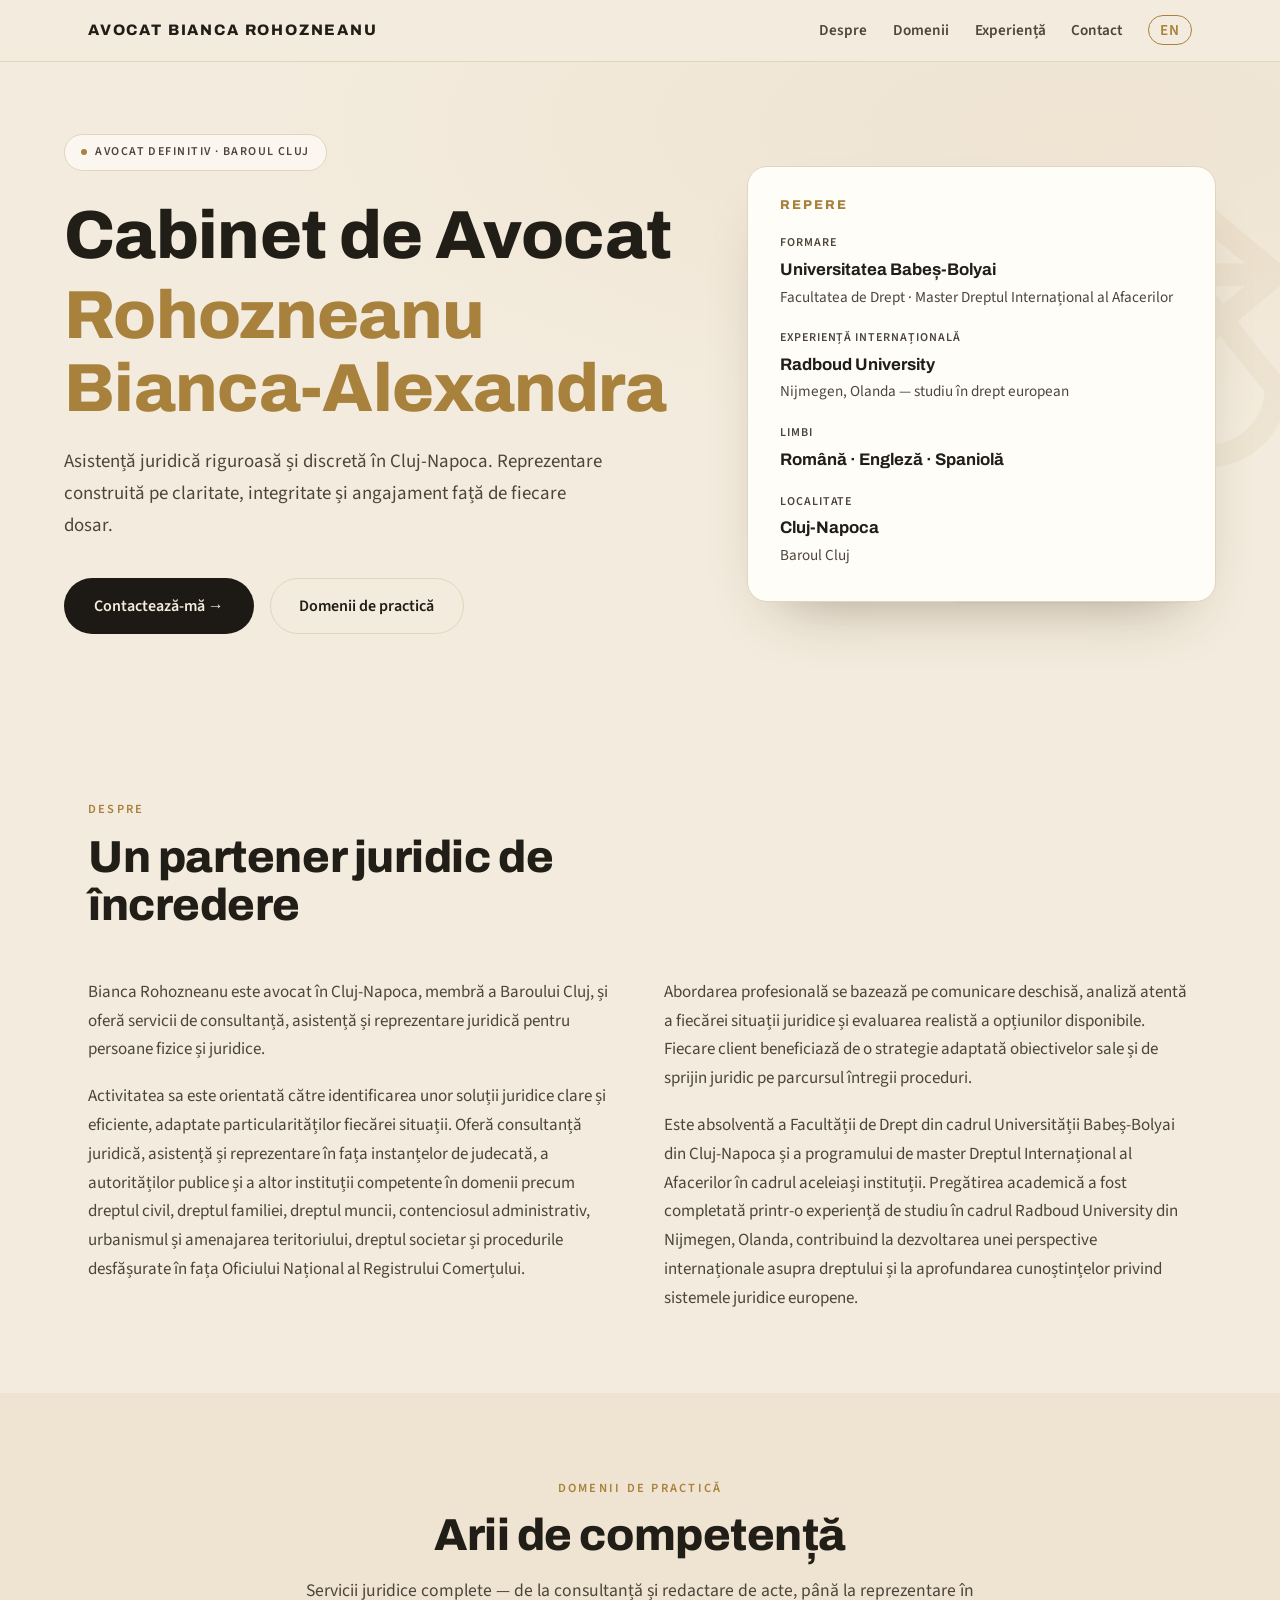
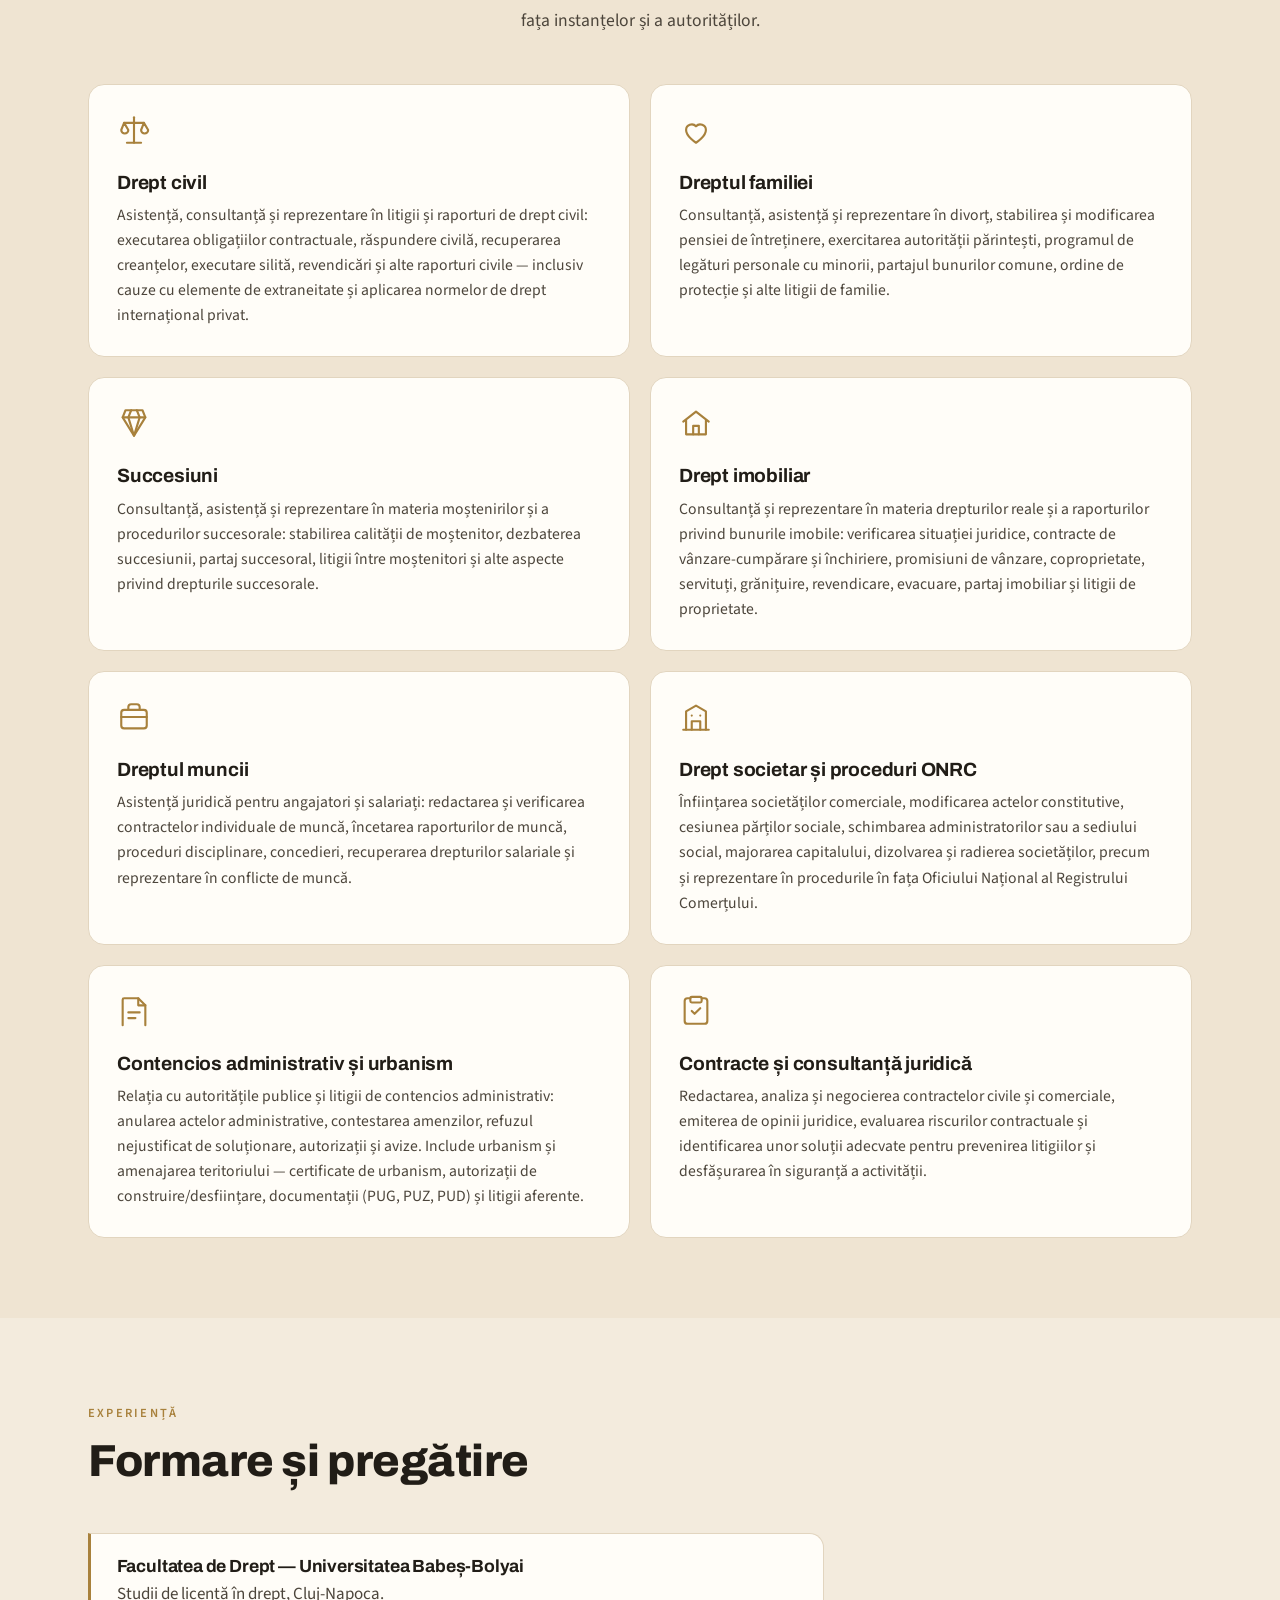
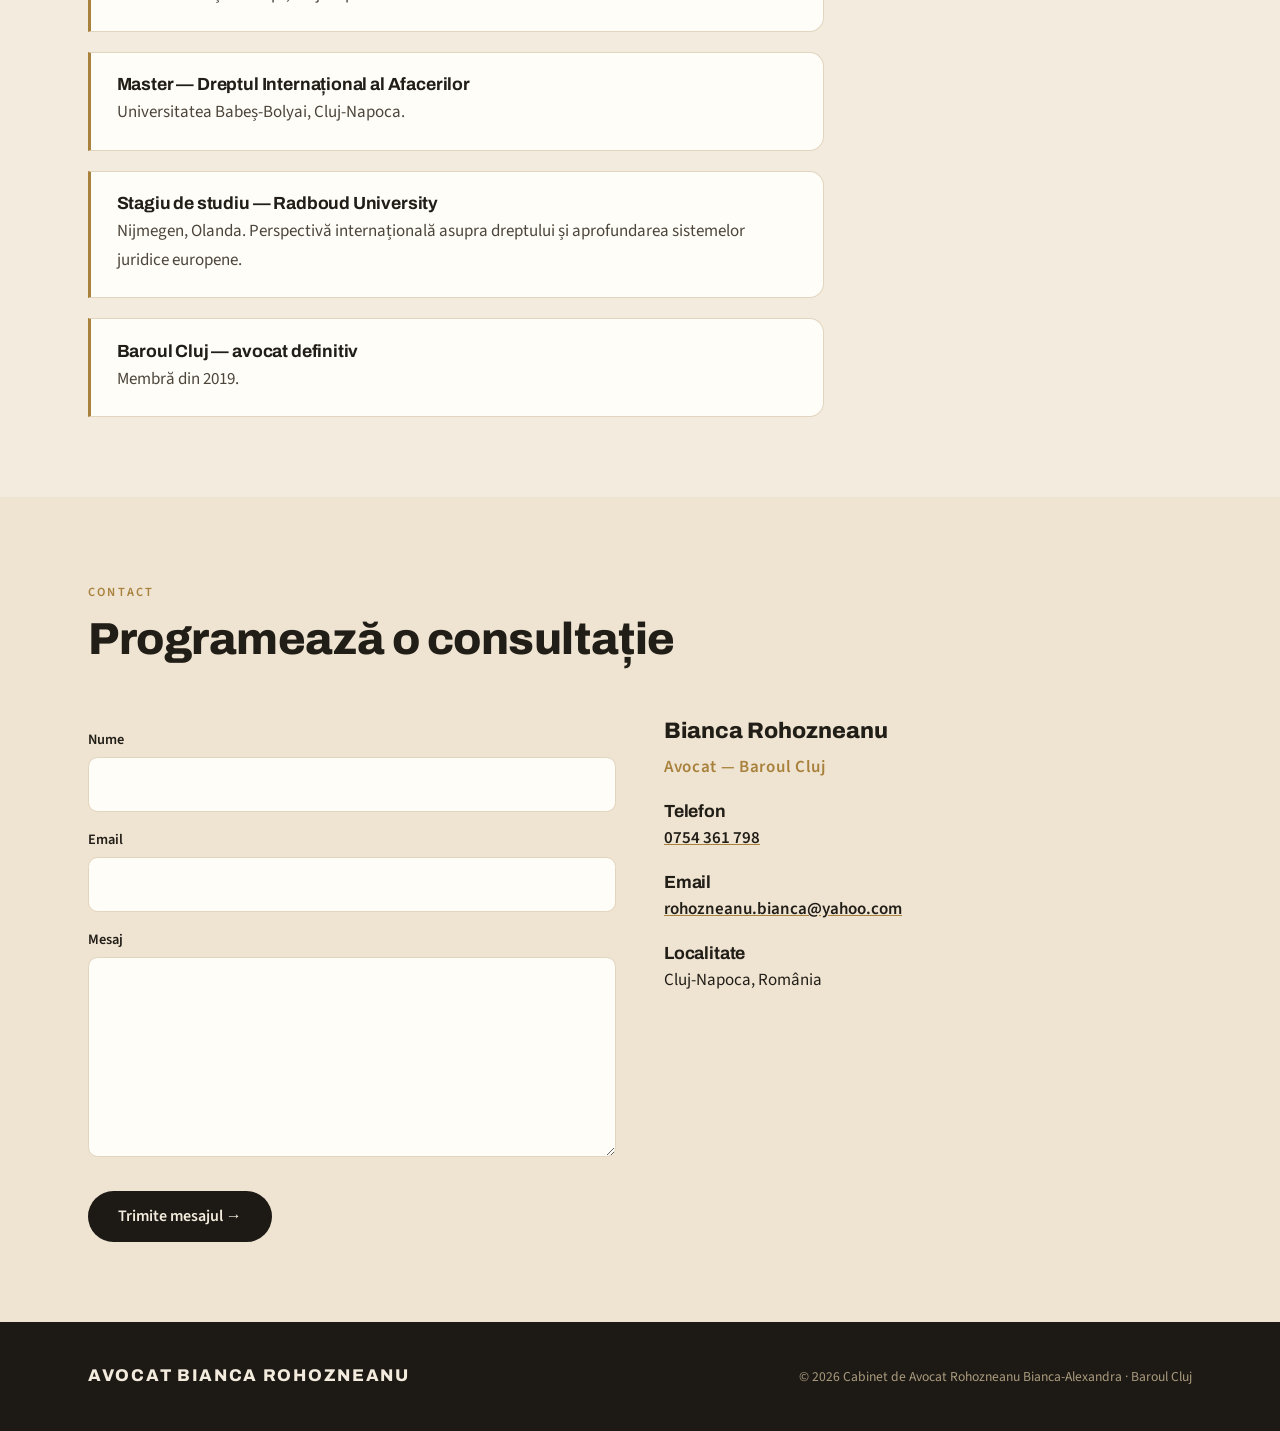
==== index.html @ ed001e5a "content: keep only 'Membră din 2019' in experience card, drop language chips Co-Authored-By: Claude " ====
<!DOCTYPE html>
<html lang="ro">
<head>
  <meta charset="utf-8">
  <meta name="viewport" content="width=device-width, initial-scale=1">
  <title>Cabinet de Avocat Rohozneanu Bianca-Alexandra — Cluj-Napoca</title>
  <meta name="description" content="Cabinet de avocatură în Cluj-Napoca. Asistență, consultanță și reprezentare juridică în drept civil, dreptul familiei, succesiuni, imobiliar, dreptul muncii, societar și contencios administrativ.">
  <link rel="alternate" hreflang="ro" href="https://avocatbiancarohozneanu.netlify.app/">
  <link rel="alternate" hreflang="en" href="https://avocatbiancarohozneanu.netlify.app/en/">
  <link rel="alternate" hreflang="x-default" href="https://avocatbiancarohozneanu.netlify.app/">
  <link rel="icon" href="/favicon.svg" type="image/svg+xml">
  <link rel="stylesheet" href="css/style.css">
</head>
<body>

<header class="site-header">
  <nav class="nav" aria-label="Navigare principală">
    <a class="nav-brand" href="#top">Avocat Bianca Rohozneanu</a>
    <ul class="nav-links">
      <li><a href="#despre">Despre</a></li>
      <li><a href="#domenii">Domenii</a></li>
      <li><a href="#experienta">Experiență</a></li>
      <li><a href="#contact">Contact</a></li>
      <li><a class="lang-switch" href="/en/" lang="en" hreflang="en">EN</a></li>
    </ul>
  </nav>
</header>

<main id="top">

  <section class="hero">
    <svg class="hero-scales" viewBox="0 0 24 24" fill="none" stroke="currentColor" stroke-width="1" stroke-linecap="round" stroke-linejoin="round" aria-hidden="true">
      <path d="M12 3v18"></path><path d="M7 21h10"></path><path d="M3 7h18"></path>
      <path d="M6 4.5 3 7l3 2.5"></path><path d="M18 4.5 21 7l-3 2.5"></path>
      <path d="M3 7l-2 5a3 3 0 0 0 6 0z"></path><path d="M17 7l-2 5a3 3 0 0 0 6 0z"></path>
    </svg>
    <div class="wrap hero-grid">
      <div>
        <span class="badge"><span class="dot"></span>Avocat definitiv · Baroul Cluj</span>
        <h1>Cabinet de Avocat<span class="accent">Rohozneanu Bianca-Alexandra</span></h1>
        <p class="lede">Asistență juridică riguroasă și discretă în Cluj-Napoca. Reprezentare construită pe claritate, integritate și angajament față de fiecare dosar.</p>
        <div class="hero-actions">
          <a class="btn btn-primary" href="#contact">Contactează-mă →</a>
          <a class="btn btn-ghost" href="#domenii">Domenii de practică</a>
        </div>
      </div>
      <aside class="hero-card" aria-label="Repere profesionale">
        <h2>Repere</h2>
        <dl>
          <div>
            <dt>Formare</dt>
            <dd>Universitatea Babeș-Bolyai<span>Facultatea de Drept · Master Dreptul Internațional al Afacerilor</span></dd>
          </div>
          <div>
            <dt>Experiență internațională</dt>
            <dd>Radboud University<span>Nijmegen, Olanda — studiu în drept european</span></dd>
          </div>
          <div>
            <dt>Limbi</dt>
            <dd>Română · Engleză · Spaniolă</dd>
          </div>
          <div>
            <dt>Localitate</dt>
            <dd>Cluj-Napoca<span>Baroul Cluj</span></dd>
          </div>
        </dl>
      </aside>
    </div>
  </section>

  <section id="despre" class="section">
    <div class="wrap">
      <div class="section-head">
        <span class="eyebrow">Despre</span>
        <h2 class="section-title">Un partener juridic de încredere</h2>
      </div>
      <div class="about">
        <div>
          <p>Bianca Rohozneanu este avocat în Cluj-Napoca, membră a Baroului Cluj, și oferă servicii de consultanță, asistență și reprezentare juridică pentru persoane fizice și juridice.</p>
          <p>Activitatea sa este orientată către identificarea unor soluții juridice clare și eficiente, adaptate particularităților fiecărei situații. Oferă consultanță juridică, asistență și reprezentare în fața instanțelor de judecată, a autorităților publice și a altor instituții competente în domenii precum dreptul civil, dreptul familiei, dreptul muncii, contenciosul administrativ, urbanismul și amenajarea teritoriului, dreptul societar și procedurile desfășurate în fața Oficiului Național al Registrului Comerțului.</p>
        </div>
        <div>
          <p>Abordarea profesională se bazează pe comunicare deschisă, analiză atentă a fiecărei situații juridice și evaluarea realistă a opțiunilor disponibile. Fiecare client beneficiază de o strategie adaptată obiectivelor sale și de sprijin juridic pe parcursul întregii proceduri.</p>
          <p>Este absolventă a Facultății de Drept din cadrul Universității Babeș-Bolyai din Cluj-Napoca și a programului de master Dreptul Internațional al Afacerilor în cadrul aceleiași instituții. Pregătirea academică a fost completată printr-o experiență de studiu în cadrul Radboud University din Nijmegen, Olanda, contribuind la dezvoltarea unei perspective internaționale asupra dreptului și la aprofundarea cunoștințelor privind sistemele juridice europene.</p>
        </div>
      </div>
    </div>
  </section>

  <section id="domenii" class="section section-alt">
    <div class="wrap">
      <div class="section-head center">
        <span class="eyebrow">Domenii de practică</span>
        <h2 class="section-title">Arii de competență</h2>
        <p class="section-intro">Servicii juridice complete — de la consultanță și redactare de acte, până la reprezentare în fața instanțelor și a autorităților.</p>
      </div>
      <div class="cards">
        <article class="card">
          <svg class="card-icon" viewBox="0 0 24 24" width="34" height="34" fill="none" stroke="currentColor" stroke-width="1.5" stroke-linecap="round" stroke-linejoin="round" aria-hidden="true"><path d="M12 3v18"/><path d="M7 21h10"/><path d="M5 7h14"/><path d="M5 7l-2 5a2.5 2.5 0 0 0 5 0z"/><path d="M19 7l-2 5a2.5 2.5 0 0 0 5 0z"/></svg>
          <h3>Drept civil</h3>
          <p>Asistență, consultanță și reprezentare în litigii și raporturi de drept civil: executarea obligațiilor contractuale, răspundere civilă, recuperarea creanțelor, executare silită, revendicări și alte raporturi civile — inclusiv cauze cu elemente de extraneitate și aplicarea normelor de drept internațional privat.</p>
        </article>
        <article class="card">
          <svg class="card-icon" viewBox="0 0 24 24" width="34" height="34" fill="none" stroke="currentColor" stroke-width="1.5" stroke-linecap="round" stroke-linejoin="round" aria-hidden="true"><path d="M12 21s-7-4.4-7-9a4 4 0 0 1 7-2.6A4 4 0 0 1 19 12c0 4.6-7 9-7 9z"/></svg>
          <h3>Dreptul familiei</h3>
          <p>Consultanță, asistență și reprezentare în divorț, stabilirea și modificarea pensiei de întreținere, exercitarea autorității părintești, programul de legături personale cu minorii, partajul bunurilor comune, ordine de protecție și alte litigii de familie.</p>
        </article>
        <article class="card">
          <svg class="card-icon" viewBox="0 0 24 24" width="34" height="34" fill="none" stroke="currentColor" stroke-width="1.5" stroke-linecap="round" stroke-linejoin="round" aria-hidden="true"><path d="M6 3h12l2 5-8 13L4 8z"/><path d="M4 8h16"/><path d="M10 3 8 8l4 13 4-13-2-5"/></svg>
          <h3>Succesiuni</h3>
          <p>Consultanță, asistență și reprezentare în materia moștenirilor și a procedurilor succesorale: stabilirea calității de moștenitor, dezbaterea succesiunii, partaj succesoral, litigii între moștenitori și alte aspecte privind drepturile succesorale.</p>
        </article>
        <article class="card">
          <svg class="card-icon" viewBox="0 0 24 24" width="34" height="34" fill="none" stroke="currentColor" stroke-width="1.5" stroke-linecap="round" stroke-linejoin="round" aria-hidden="true"><path d="M3 11l9-7 9 7"/><path d="M5 10v10h14V10"/><path d="M10 20v-6h4v6"/></svg>
          <h3>Drept imobiliar</h3>
          <p>Consultanță și reprezentare în materia drepturilor reale și a raporturilor privind bunurile imobile: verificarea situației juridice, contracte de vânzare-cumpărare și închiriere, promisiuni de vânzare, coproprietate, servituți, grănițuire, revendicare, evacuare, partaj imobiliar și litigii de proprietate.</p>
        </article>
        <article class="card">
          <svg class="card-icon" viewBox="0 0 24 24" width="34" height="34" fill="none" stroke="currentColor" stroke-width="1.5" stroke-linecap="round" stroke-linejoin="round" aria-hidden="true"><rect x="3" y="7" width="18" height="13" rx="2"/><path d="M8 7V5a2 2 0 0 1 2-2h4a2 2 0 0 1 2 2v2"/><path d="M3 12h18"/></svg>
          <h3>Dreptul muncii</h3>
          <p>Asistență juridică pentru angajatori și salariați: redactarea și verificarea contractelor individuale de muncă, încetarea raporturilor de muncă, proceduri disciplinare, concedieri, recuperarea drepturilor salariale și reprezentare în conflicte de muncă.</p>
        </article>
        <article class="card">
          <svg class="card-icon" viewBox="0 0 24 24" width="34" height="34" fill="none" stroke="currentColor" stroke-width="1.5" stroke-linecap="round" stroke-linejoin="round" aria-hidden="true"><path d="M3 21h18"/><path d="M5 21V8l7-4 7 4v13"/><path d="M9 21v-6h6v6"/><path d="M9 11h.01M15 11h.01"/></svg>
          <h3>Drept societar și proceduri ONRC</h3>
          <p>Înființarea societăților comerciale, modificarea actelor constitutive, cesiunea părților sociale, schimbarea administratorilor sau a sediului social, majorarea capitalului, dizolvarea și radierea societăților, precum și reprezentare în procedurile în fața Oficiului Național al Registrului Comerțului.</p>
        </article>
        <article class="card">
          <svg class="card-icon" viewBox="0 0 24 24" width="34" height="34" fill="none" stroke="currentColor" stroke-width="1.5" stroke-linecap="round" stroke-linejoin="round" aria-hidden="true"><path d="M4 22V4a1 1 0 0 1 1-1h10l5 5v14"/><path d="M15 3v5h5"/><path d="M8 13h8M8 17h5"/></svg>
          <h3>Contencios administrativ și urbanism</h3>
          <p>Relația cu autoritățile publice și litigii de contencios administrativ: anularea actelor administrative, contestarea amenzilor, refuzul nejustificat de soluționare, autorizații și avize. Include urbanism și amenajarea teritoriului — certificate de urbanism, autorizații de construire/desființare, documentații (PUG, PUZ, PUD) și litigii aferente.</p>
        </article>
        <article class="card">
          <svg class="card-icon" viewBox="0 0 24 24" width="34" height="34" fill="none" stroke="currentColor" stroke-width="1.5" stroke-linecap="round" stroke-linejoin="round" aria-hidden="true"><path d="M8 3H6a2 2 0 0 0-2 2v14a2 2 0 0 0 2 2h12a2 2 0 0 0 2-2V5a2 2 0 0 0-2-2h-2"/><rect x="8" y="2" width="8" height="4" rx="1"/><path d="M9 12l2 2 4-4"/></svg>
          <h3>Contracte și consultanță juridică</h3>
          <p>Redactarea, analiza și negocierea contractelor civile și comerciale, emiterea de opinii juridice, evaluarea riscurilor contractuale și identificarea unor soluții adecvate pentru prevenirea litigiilor și desfășurarea în siguranță a activității.</p>
        </article>
      </div>
    </div>
  </section>

  <section id="experienta" class="section">
    <div class="wrap">
      <div class="section-head">
        <span class="eyebrow">Experiență</span>
        <h2 class="section-title">Formare și pregătire</h2>
      </div>
      <div class="timeline">
        <div class="tl-item">
          <h3>Facultatea de Drept — Universitatea Babeș-Bolyai</h3>
          <p>Studii de licență în drept, Cluj-Napoca.</p>
        </div>
        <div class="tl-item">
          <h3>Master — Dreptul Internațional al Afacerilor</h3>
          <p>Universitatea Babeș-Bolyai, Cluj-Napoca.</p>
        </div>
        <div class="tl-item">
          <h3>Stagiu de studiu — Radboud University</h3>
          <p>Nijmegen, Olanda. Perspectivă internațională asupra dreptului și aprofundarea sistemelor juridice europene.</p>
        </div>
        <div class="tl-item">
          <h3>Baroul Cluj — avocat definitiv</h3>
          <p>Membră din 2019.</p>
        </div>
      </div>
    </div>
  </section>

  <section id="contact" class="section section-alt">
    <div class="wrap">
      <div class="section-head">
        <span class="eyebrow">Contact</span>
        <h2 class="section-title">Programează o consultație</h2>
      </div>
      <div class="contact">
        <form class="contact-form" name="contact" method="POST" action="/multumim.html" data-netlify="true" netlify-honeypot="bot-field">
          <input type="hidden" name="form-name" value="contact">
          <p class="hidden"><label>Nu completa: <input name="bot-field"></label></p>
          <label for="nume">Nume</label>
          <input id="nume" name="nume" type="text" required autocomplete="name">
          <label for="email">Email</label>
          <input id="email" name="email" type="email" required autocomplete="email">
          <label for="mesaj">Mesaj</label>
          <textarea id="mesaj" name="mesaj" rows="6" required></textarea>
          <button class="btn btn-primary" type="submit">Trimite mesajul →</button>
        </form>
        <div class="contact-info">
          <p class="name">Bianca Rohozneanu</p>
          <p class="role">Avocat — Baroul Cluj</p>
          <h3>Telefon</h3>
          <p><a href="tel:+40754361798">0754 361 798</a></p>
          <h3>Email</h3>
          <p><a href="mailto:rohozneanu.bianca@yahoo.com">rohozneanu.bianca@yahoo.com</a></p>
          <h3>Localitate</h3>
          <p>Cluj-Napoca, România</p>
        </div>
      </div>
    </div>
  </section>

</main>

<footer class="site-footer">
  <div class="wrap">
    <span class="foot-brand">Avocat Bianca Rohozneanu</span>
    <small>© 2026 Cabinet de Avocat Rohozneanu Bianca-Alexandra · Baroul Cluj</small>
  </div>
</footer>

</body>
</html>
---- css/style.css ----
/* Cabinet de Avocat Rohozneanu Bianca-Alexandra — shared stylesheet (RO + EN)
   Warm palette: cream/sand + gold + charcoal. */

/* ---- Fonts (served locally) ---- */
@font-face {
  font-family: "Archivo";
  font-weight: 700;
  font-style: normal;
  font-display: swap;
  src: url("../fonts/archivo-700-latin.woff2") format("woff2");
  unicode-range: U+0000-00FF, U+2013-2014, U+2018-201A, U+201C-201E, U+2022, U+2192;
}
@font-face {
  font-family: "Archivo";
  font-weight: 700;
  font-style: normal;
  font-display: swap;
  src: url("../fonts/archivo-700-latin-ext.woff2") format("woff2");
  unicode-range: U+0100-02BA, U+1E00-1EFF, U+0218-021B;
}
@font-face {
  font-family: "Archivo";
  font-weight: 800;
  font-style: normal;
  font-display: swap;
  src: url("../fonts/archivo-800-latin.woff2") format("woff2");
  unicode-range: U+0000-00FF, U+2013-2014, U+2018-201A, U+201C-201E, U+2022, U+2192;
}
@font-face {
  font-family: "Archivo";
  font-weight: 800;
  font-style: normal;
  font-display: swap;
  src: url("../fonts/archivo-800-latin-ext.woff2") format("woff2");
  unicode-range: U+0100-02BA, U+1E00-1EFF, U+0218-021B;
}
@font-face {
  font-family: "Source Sans 3";
  font-weight: 400;
  font-display: swap;
  src: url("../fonts/source-sans-3-400-latin.woff2") format("woff2");
  unicode-range: U+0000-00FF, U+2013-2014, U+2018-201A, U+201C-201E;
}
@font-face {
  font-family: "Source Sans 3";
  font-weight: 400;
  font-display: swap;
  src: url("../fonts/source-sans-3-400-latin-ext.woff2") format("woff2");
  unicode-range: U+0100-02BA, U+1E00-1EFF, U+0218-021B;
}
@font-face {
  font-family: "Source Sans 3";
  font-weight: 600;
  font-display: swap;
  src: url("../fonts/source-sans-3-600-latin.woff2") format("woff2");
  unicode-range: U+0000-00FF, U+2013-2014, U+2018-201A, U+201C-201E;
}
@font-face {
  font-family: "Source Sans 3";
  font-weight: 600;
  font-display: swap;
  src: url("../fonts/source-sans-3-600-latin-ext.woff2") format("woff2");
  unicode-range: U+0100-02BA, U+1E00-1EFF, U+0218-021B;
}

/* ---- Tokens ---- */
:root {
  --sand: #f3ebdd;
  --sand-2: #efe4d2;
  --ivory: #fffdf8;
  --ink: #211d17;
  --ink-soft: #4c453b;
  --charcoal: #1d1a15;
  --gold: #a8813c;
  --gold-light: #c4a05a;
  --line: #e2d5bf;
  --display: "Archivo", "Helvetica Neue", Arial, sans-serif;
  --sans: "Source Sans 3", "Helvetica Neue", Arial, sans-serif;
}

* { margin: 0; padding: 0; box-sizing: border-box; }
html { scroll-behavior: smooth; }
body {
  font-family: var(--sans);
  font-size: 1.0625rem;
  line-height: 1.7;
  color: var(--ink);
  background: var(--sand);
}
h1, h2, h3, h4 { font-family: var(--display); font-weight: 800; line-height: 1.08; color: var(--ink); letter-spacing: -0.01em; }
img { max-width: 100%; display: block; }
a { color: var(--ink); text-decoration-color: var(--gold); }
.hidden { display: none; }

.wrap { max-width: 72rem; margin: 0 auto; padding: 0 1.5rem; }

/* Eyebrow / label */
.eyebrow {
  font-family: var(--sans);
  font-weight: 600;
  font-size: 0.78rem;
  letter-spacing: 0.18em;
  text-transform: uppercase;
  color: var(--gold);
}

/* ---- Header / nav ---- */
.site-header {
  position: sticky;
  top: 0;
  z-index: 20;
  background: rgba(243, 235, 221, 0.88);
  backdrop-filter: saturate(1.2) blur(8px);
  border-bottom: 1px solid var(--line);
}
.nav {
  display: flex;
  align-items: center;
  justify-content: space-between;
  gap: 1rem;
  padding: 1rem 1.5rem;
  max-width: 72rem;
  margin: 0 auto;
  flex-wrap: wrap;
}
.nav-brand {
  font-family: var(--display);
  font-weight: 800;
  font-size: 0.95rem;
  letter-spacing: 0.12em;
  text-transform: uppercase;
  color: var(--ink);
  text-decoration: none;
  white-space: nowrap;
}
.nav-links {
  list-style: none;
  display: flex;
  align-items: center;
  gap: 1.6rem;
  flex-wrap: wrap;
}
.nav-links a {
  color: var(--ink-soft);
  text-decoration: none;
  font-size: 0.95rem;
  font-weight: 600;
}
.nav-links a:hover { color: var(--gold); }
.lang-switch {
  border: 1px solid var(--gold);
  border-radius: 999px;
  padding: 0.2rem 0.7rem;
  font-size: 0.8rem;
  letter-spacing: 0.06em;
  color: var(--gold) !important;
}

/* ---- Buttons ---- */
.btn {
  display: inline-flex;
  align-items: center;
  gap: 0.5rem;
  font-family: var(--sans);
  font-weight: 600;
  font-size: 1rem;
  text-decoration: none;
  padding: 0.85rem 1.8rem;
  border-radius: 999px;
  border: 1px solid transparent;
  cursor: pointer;
  transition: transform 0.12s ease, background 0.15s ease;
}
.btn:hover { transform: translateY(-1px); }
.btn-primary { background: var(--charcoal); color: var(--sand); }
.btn-primary:hover { background: #000; }
.btn-ghost { background: transparent; color: var(--ink); border-color: var(--line); }
.btn-ghost:hover { border-color: var(--gold); color: var(--gold); }

/* ---- Hero ---- */
.hero {
  position: relative;
  overflow: hidden;
  background: radial-gradient(120% 90% at 85% 10%, var(--sand-2) 0%, var(--sand) 55%);
}
.hero-scales {
  position: absolute;
  right: -4rem;
  top: 50%;
  transform: translateY(-50%);
  width: 34rem;
  max-width: 55%;
  color: var(--gold);
  opacity: 0.06;
  pointer-events: none;
}
.hero-grid {
  position: relative;
  display: grid;
  grid-template-columns: 1.15fr 0.85fr;
  gap: 3rem;
  align-items: center;
  padding: 4.5rem 0 5rem;
}
.badge {
  display: inline-flex;
  align-items: center;
  gap: 0.5rem;
  background: rgba(255, 253, 248, 0.7);
  border: 1px solid var(--line);
  border-radius: 999px;
  padding: 0.45rem 1rem;
  font-family: var(--sans);
  font-weight: 600;
  font-size: 0.75rem;
  letter-spacing: 0.12em;
  text-transform: uppercase;
  color: var(--ink-soft);
  margin-bottom: 1.75rem;
}
.badge .dot { width: 0.4rem; height: 0.4rem; border-radius: 50%; background: var(--gold); }
.hero h1 { font-size: clamp(2.5rem, 6vw, 4.25rem); margin-bottom: 1.25rem; }
.hero h1 .accent {
  display: block;
  font-family: var(--display);
  font-weight: 800;
  color: var(--gold);
  letter-spacing: -0.01em;
  margin-top: 0.1em;
}
.hero .lede {
  font-size: 1.18rem;
  color: var(--ink-soft);
  max-width: 34rem;
  margin-bottom: 2.25rem;
}
.hero-actions { display: flex; flex-wrap: wrap; gap: 1rem; }

/* Hero info card (replaces testimonials) */
.hero-card {
  background: var(--ivory);
  border: 1px solid var(--line);
  border-radius: 1.25rem;
  padding: 2rem;
  box-shadow: 0 30px 60px -35px rgba(60, 45, 20, 0.45);
}
.hero-card h2 {
  font-size: 0.8rem;
  letter-spacing: 0.16em;
  text-transform: uppercase;
  color: var(--gold);
  margin-bottom: 1.25rem;
}
.hero-card dl { display: grid; gap: 1.1rem; }
.hero-card dt {
  font-family: var(--sans);
  font-weight: 600;
  font-size: 0.75rem;
  letter-spacing: 0.08em;
  text-transform: uppercase;
  color: var(--ink-soft);
  margin-bottom: 0.15rem;
}
.hero-card dd { font-family: var(--display); font-weight: 700; font-size: 1.05rem; color: var(--ink); }
.hero-card dd span { display: block; font-family: var(--sans); font-weight: 400; font-size: 0.95rem; color: var(--ink-soft); }

/* ---- Sections ---- */
.section { padding: 5rem 0; }
.section-alt { background: var(--sand-2); }
.section-head { max-width: 42rem; margin-bottom: 3rem; }
.section-head.center { margin-left: auto; margin-right: auto; text-align: center; }
.section-title { font-size: clamp(1.9rem, 4vw, 2.8rem); margin: 0.6rem 0 0; }
.section-intro { color: var(--ink-soft); margin-top: 1rem; font-size: 1.1rem; }

/* About */
.about { display: grid; grid-template-columns: 1fr 1fr; gap: 3rem; align-items: start; }
.about p + p { margin-top: 1.1rem; }
.about p { color: var(--ink-soft); }
.portrait {
  width: 100%;
  border-radius: 1.25rem;
  border: 1px solid var(--line);
  background: var(--ivory);
}

/* Practice-area cards */
.cards { display: grid; grid-template-columns: repeat(2, 1fr); gap: 1.25rem; }
.card {
  background: var(--ivory);
  border: 1px solid var(--line);
  border-radius: 1rem;
  padding: 1.75rem;
  transition: transform 0.15s ease, box-shadow 0.2s ease, border-color 0.2s ease;
}
.card:hover {
  transform: translateY(-3px);
  box-shadow: 0 24px 45px -30px rgba(60, 45, 20, 0.5);
  border-color: var(--gold-light);
}
.card-icon { color: var(--gold); margin-bottom: 1rem; }
.card h3 { font-family: var(--display); font-weight: 700; font-size: 1.2rem; margin-bottom: 0.6rem; }
.card p { color: var(--ink-soft); font-size: 0.98rem; line-height: 1.6; }

/* Experience / timeline */
.timeline { display: grid; gap: 1.25rem; max-width: 46rem; }
.tl-item {
  background: var(--ivory);
  border: 1px solid var(--line);
  border-left: 3px solid var(--gold);
  border-radius: 0 0.9rem 0.9rem 0;
  padding: 1.4rem 1.6rem;
}
.tl-item h3 { font-family: var(--display); font-weight: 700; font-size: 1.1rem; margin-bottom: 0.25rem; }
.tl-item p { color: var(--ink-soft); }

/* Contact */
.contact { display: grid; grid-template-columns: 1fr 1fr; gap: 3rem; align-items: start; }
.contact-info h3 { font-family: var(--display); font-weight: 700; font-size: 1.1rem; margin: 1.25rem 0 0.2rem; }
.contact-info .name { font-family: var(--display); font-weight: 800; font-size: 1.4rem; margin-bottom: 0.2rem; }
.contact-info .role { color: var(--gold); font-weight: 600; letter-spacing: 0.04em; margin-bottom: 1rem; }
.contact-info a { color: var(--ink); font-weight: 600; }
.contact-form label {
  display: block;
  font-weight: 600;
  font-size: 0.9rem;
  margin: 1rem 0 0.3rem;
  color: var(--ink);
}
.contact-form input,
.contact-form textarea {
  width: 100%;
  padding: 0.75rem 0.9rem;
  border: 1px solid var(--line);
  border-radius: 0.6rem;
  font: inherit;
  background: var(--ivory);
  color: var(--ink);
}
.contact-form input:focus,
.contact-form textarea:focus { outline: 2px solid var(--gold); border-color: var(--gold); }
.contact-form .btn { margin-top: 1.5rem; }

/* Footer */
.site-footer {
  background: var(--charcoal);
  color: #cdbfa0;
  padding: 2.5rem 0;
}
.site-footer .wrap { display: flex; flex-wrap: wrap; justify-content: space-between; gap: 1rem; align-items: center; }
.site-footer a { color: #e6d9bd; }
.site-footer .foot-brand { font-family: var(--display); font-weight: 800; letter-spacing: 0.1em; text-transform: uppercase; color: var(--sand); }
.site-footer small { color: #a99a7d; font-size: 0.85rem; }

/* Simple pages (thank-you) */
.simple-hero { padding: 6rem 0; text-align: center; }
.simple-hero h1 { font-size: clamp(2.2rem, 5vw, 3.2rem); margin-bottom: 1rem; }
.simple-hero p { color: var(--ink-soft); font-size: 1.15rem; max-width: 34rem; margin: 0 auto 2rem; }

/* ---- Responsive ---- */
@media (max-width: 60rem) {
  .hero-grid { grid-template-columns: 1fr; gap: 2.5rem; padding: 3.5rem 0 4rem; }
  .about { grid-template-columns: 1fr; }
  .contact { grid-template-columns: 1fr; }
}
@media (max-width: 44rem) {
  .nav { justify-content: center; }
  .cards { grid-template-columns: 1fr; }
  .hero h1 { font-size: clamp(2.1rem, 9vw, 3rem); }
}
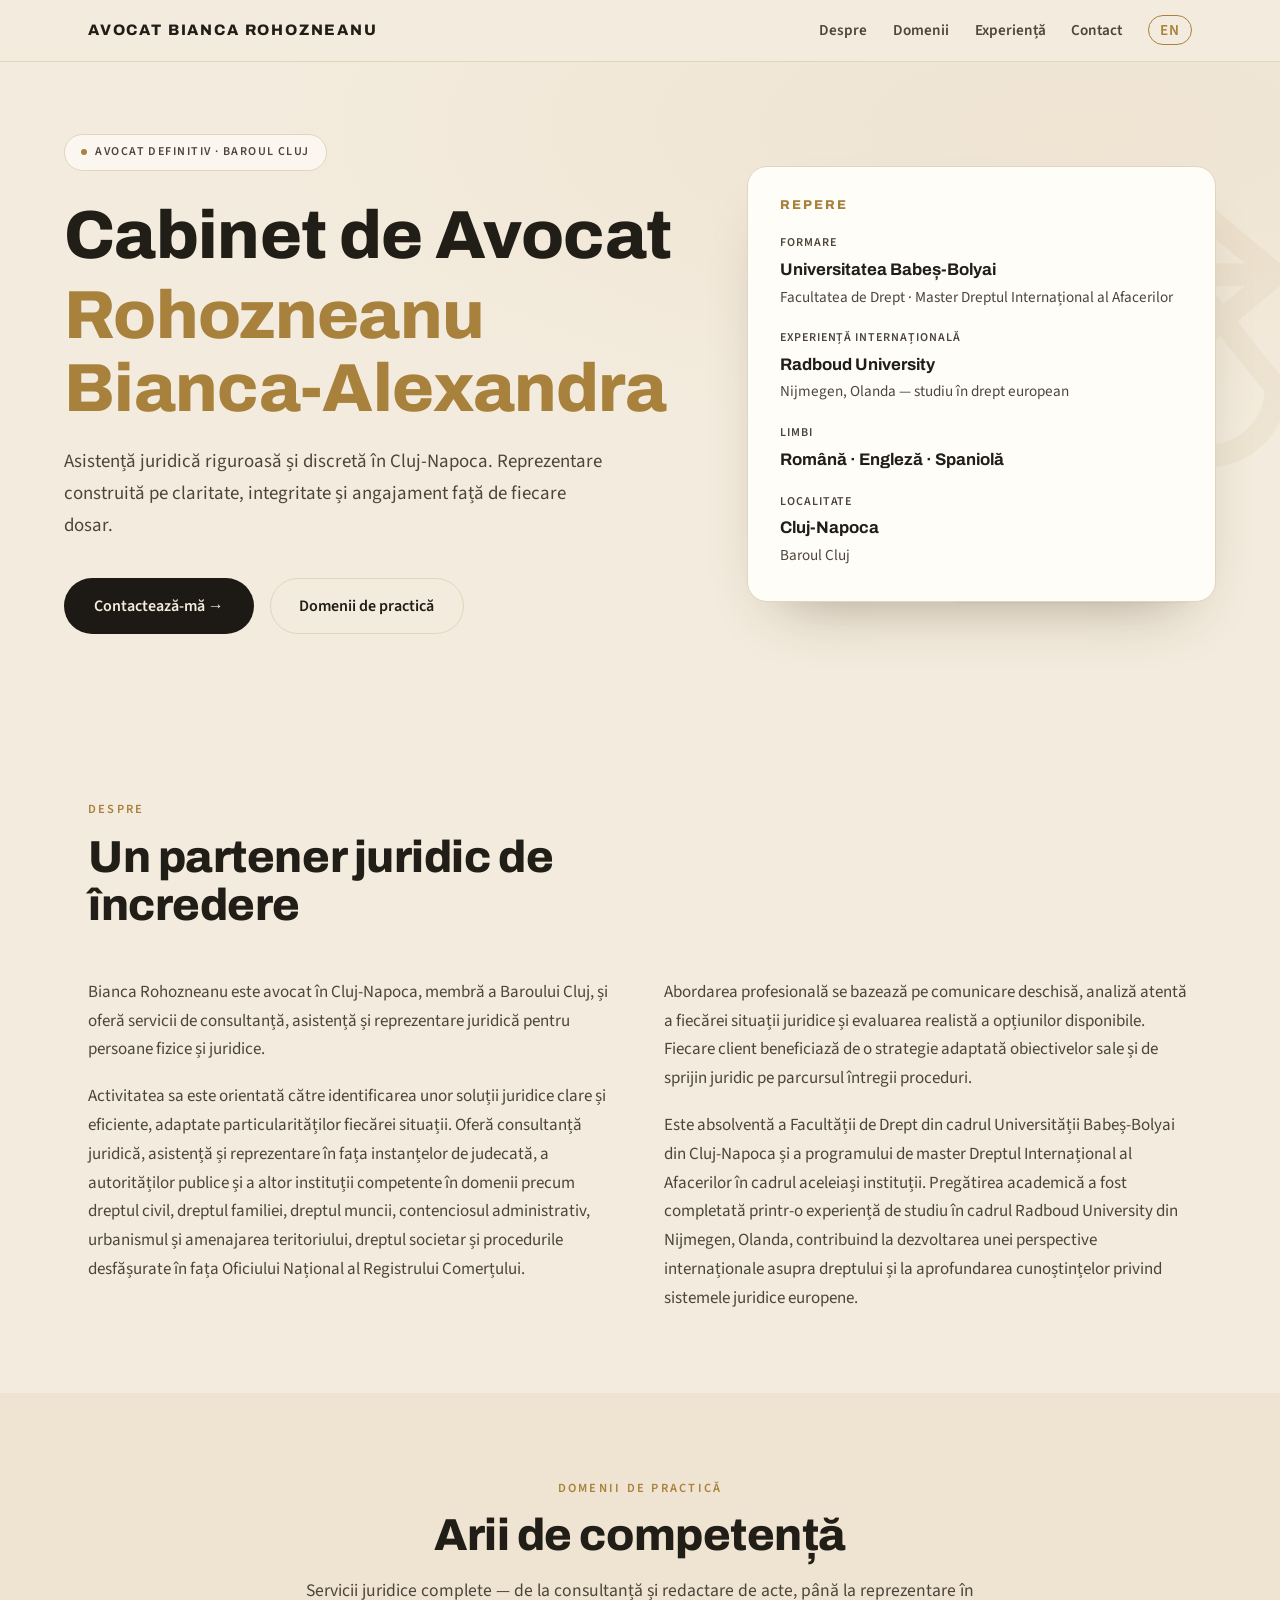
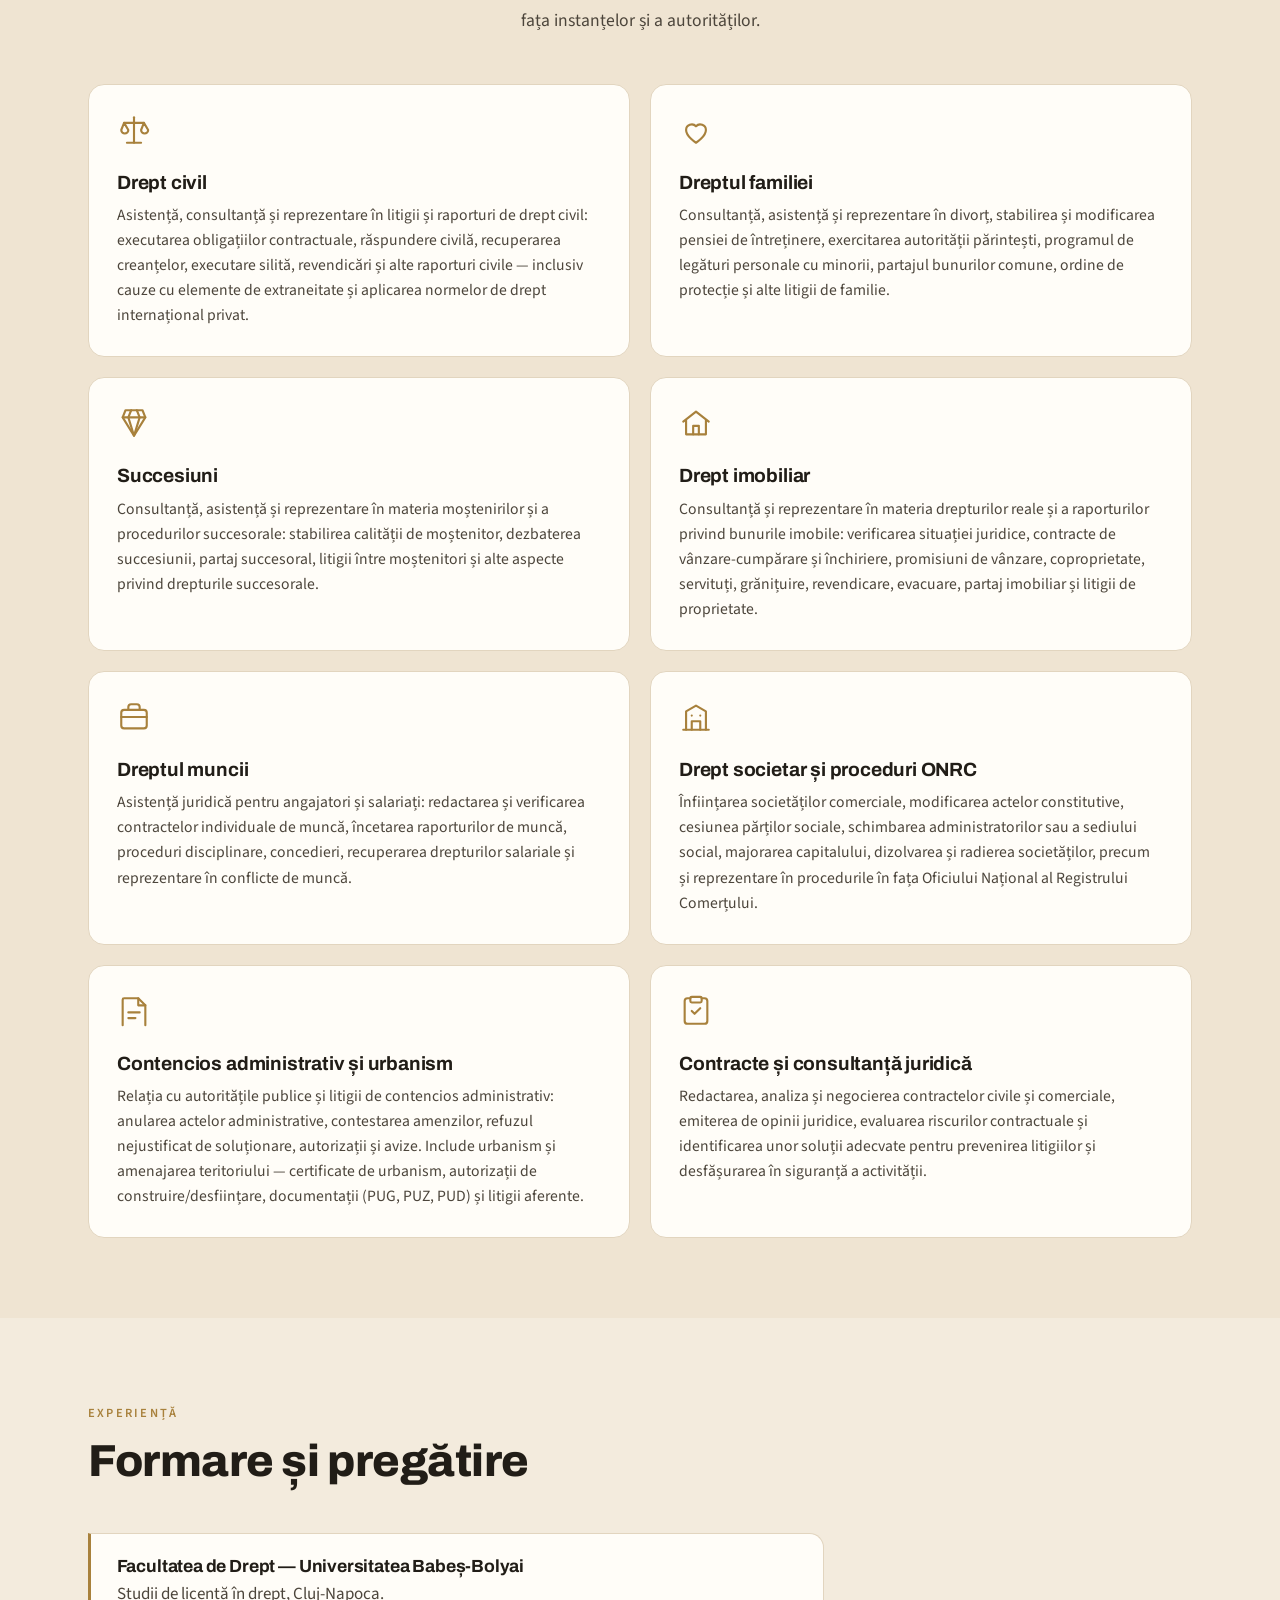
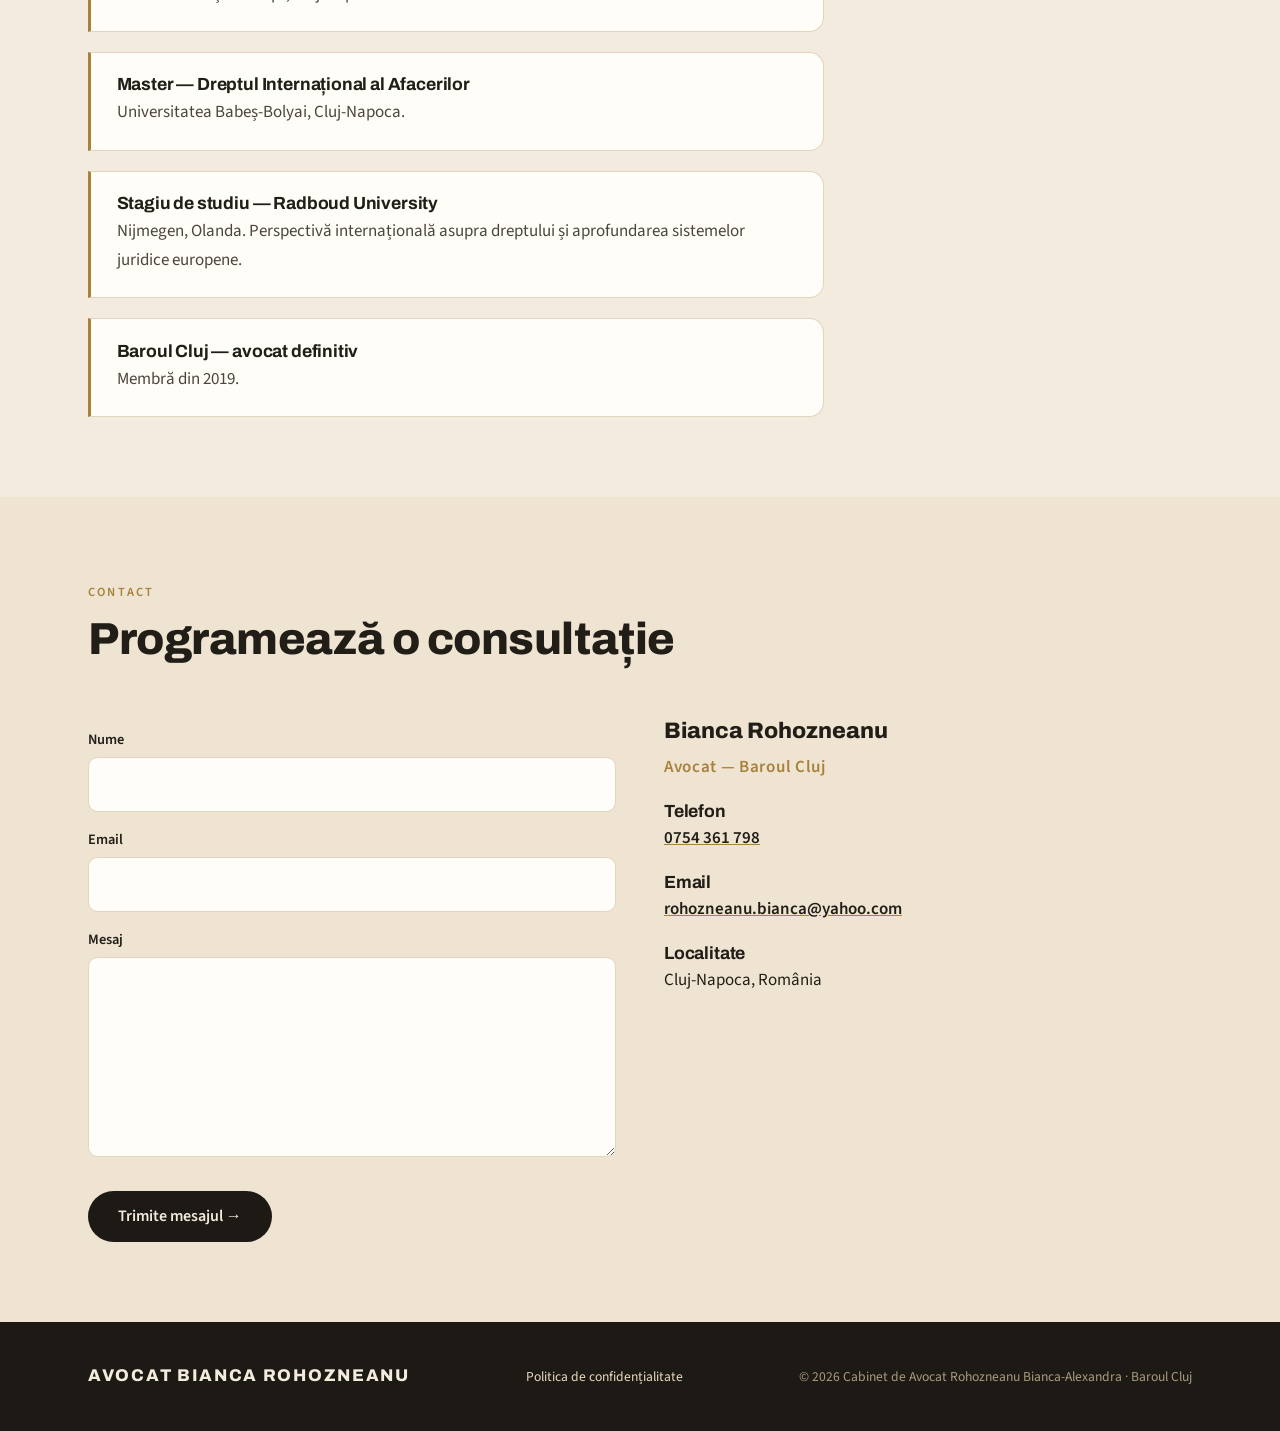
==== commit a2f8f5ad: "legal: add privacy policy page and footer links Co-Authored-By: Claude Fable 5 <noreply@anthropic.co" ====
--- a/index.html
+++ b/index.html
@@ -203,6 +203,9 @@
 <footer class="site-footer">
   <div class="wrap">
     <span class="foot-brand">Avocat Bianca Rohozneanu</span>
+    <div class="foot-links">
+      <a href="/confidentialitate.html">Politica de confidențialitate</a>
+    </div>
     <small>© 2026 Cabinet de Avocat Rohozneanu Bianca-Alexandra · Baroul Cluj</small>
   </div>
 </footer>
--- a/css/style.css
+++ b/css/style.css
@@ -356,6 +356,22 @@
 .simple-hero h1 { font-size: clamp(2.2rem, 5vw, 3.2rem); margin-bottom: 1rem; }
 .simple-hero p { color: var(--ink-soft); font-size: 1.15rem; max-width: 34rem; margin: 0 auto 2rem; }
 
+/* Legal / document pages */
+.legal { max-width: 48rem; margin: 0 auto; padding: 4rem 0; }
+.legal h1 { font-size: clamp(1.9rem, 4vw, 2.6rem); margin-bottom: 0.4rem; }
+.legal .updated { color: var(--ink-soft); font-size: 0.95rem; margin-bottom: 2.5rem; }
+.legal h2 { font-size: 1.2rem; margin: 2.25rem 0 0.6rem; }
+.legal p { color: var(--ink-soft); margin-bottom: 0.8rem; }
+.legal ul { margin: 0 0 1rem 1.35rem; color: var(--ink-soft); }
+.legal li { margin-bottom: 0.35rem; }
+.legal a { color: var(--ink); font-weight: 600; }
+.legal .back { display: inline-block; margin-top: 2.5rem; }
+
+/* Footer legal link */
+.site-footer .foot-links { display: flex; gap: 1.25rem; flex-wrap: wrap; }
+.site-footer .foot-links a { text-decoration: none; font-size: 0.85rem; }
+.site-footer .foot-links a:hover { color: var(--sand); }
+
 /* ---- Responsive ---- */
 @media (max-width: 60rem) {
   .hero-grid { grid-template-columns: 1fr; gap: 2.5rem; padding: 3.5rem 0 4rem; }
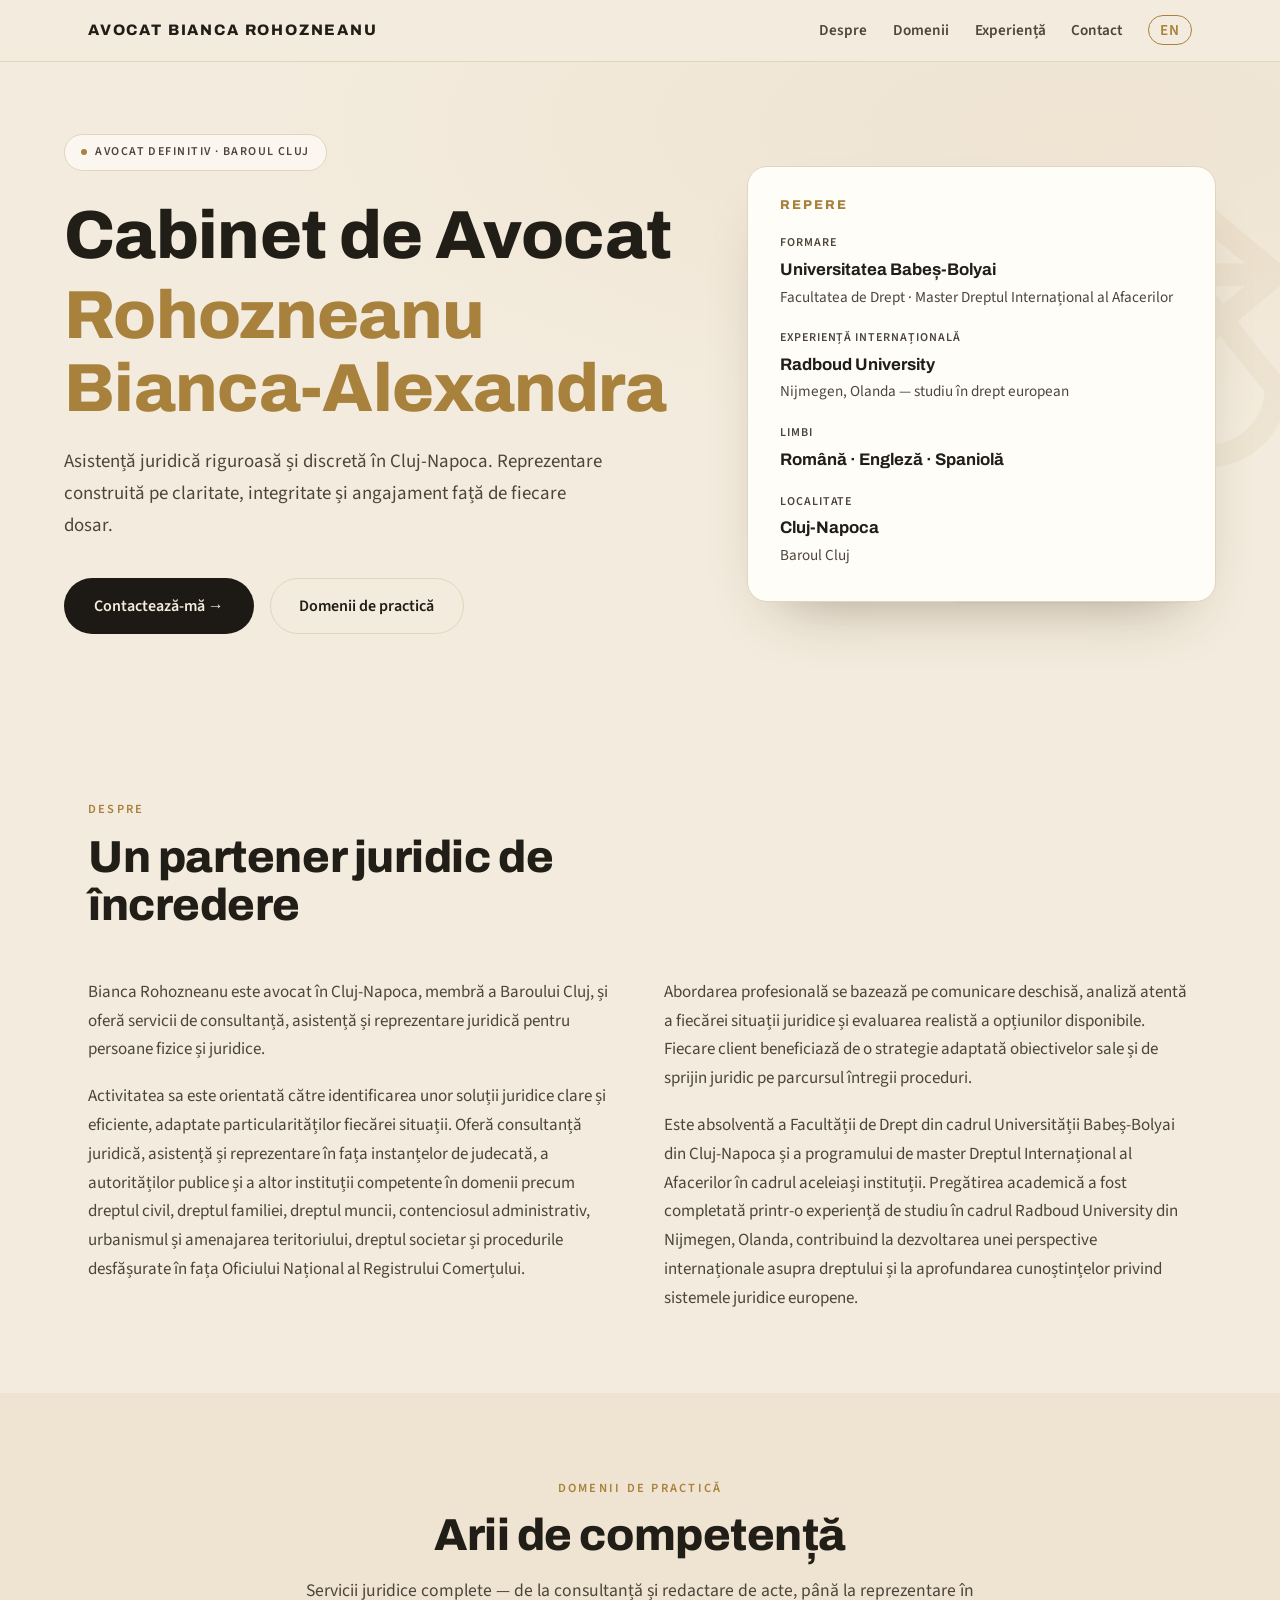
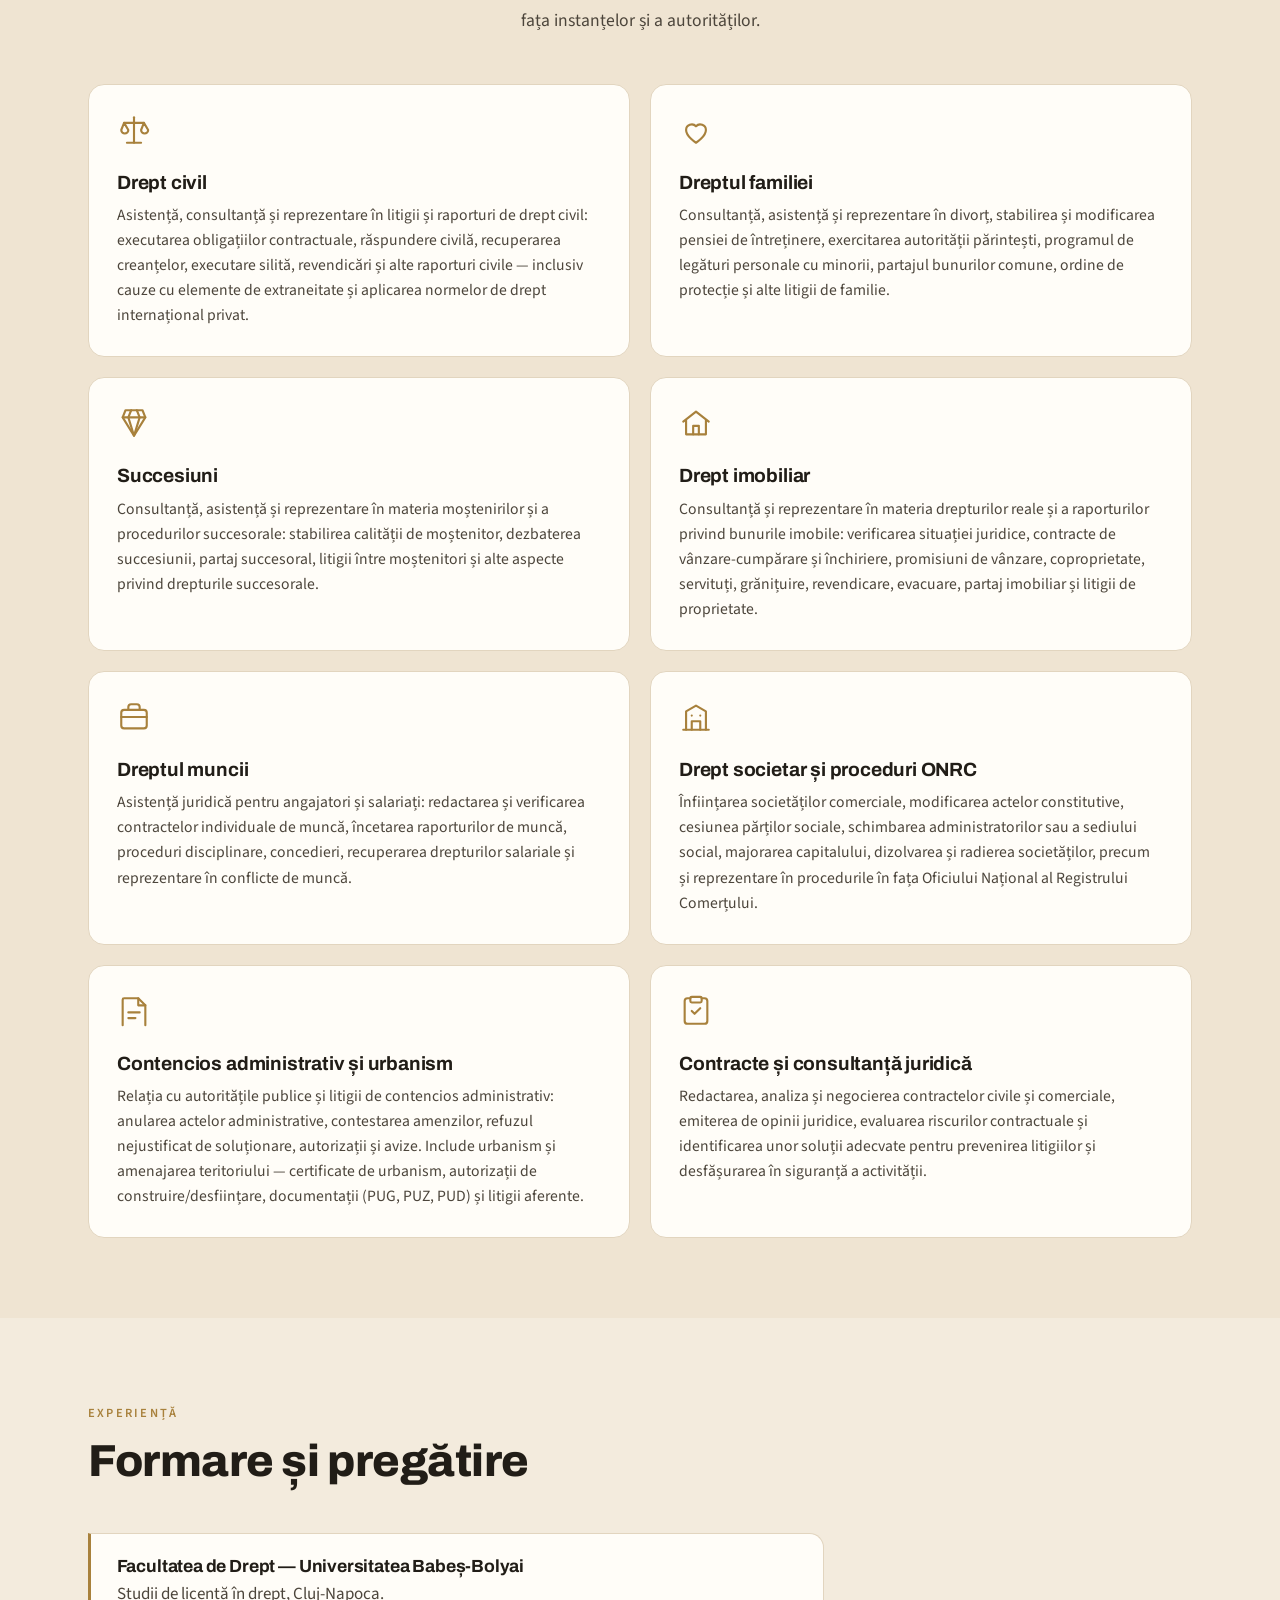
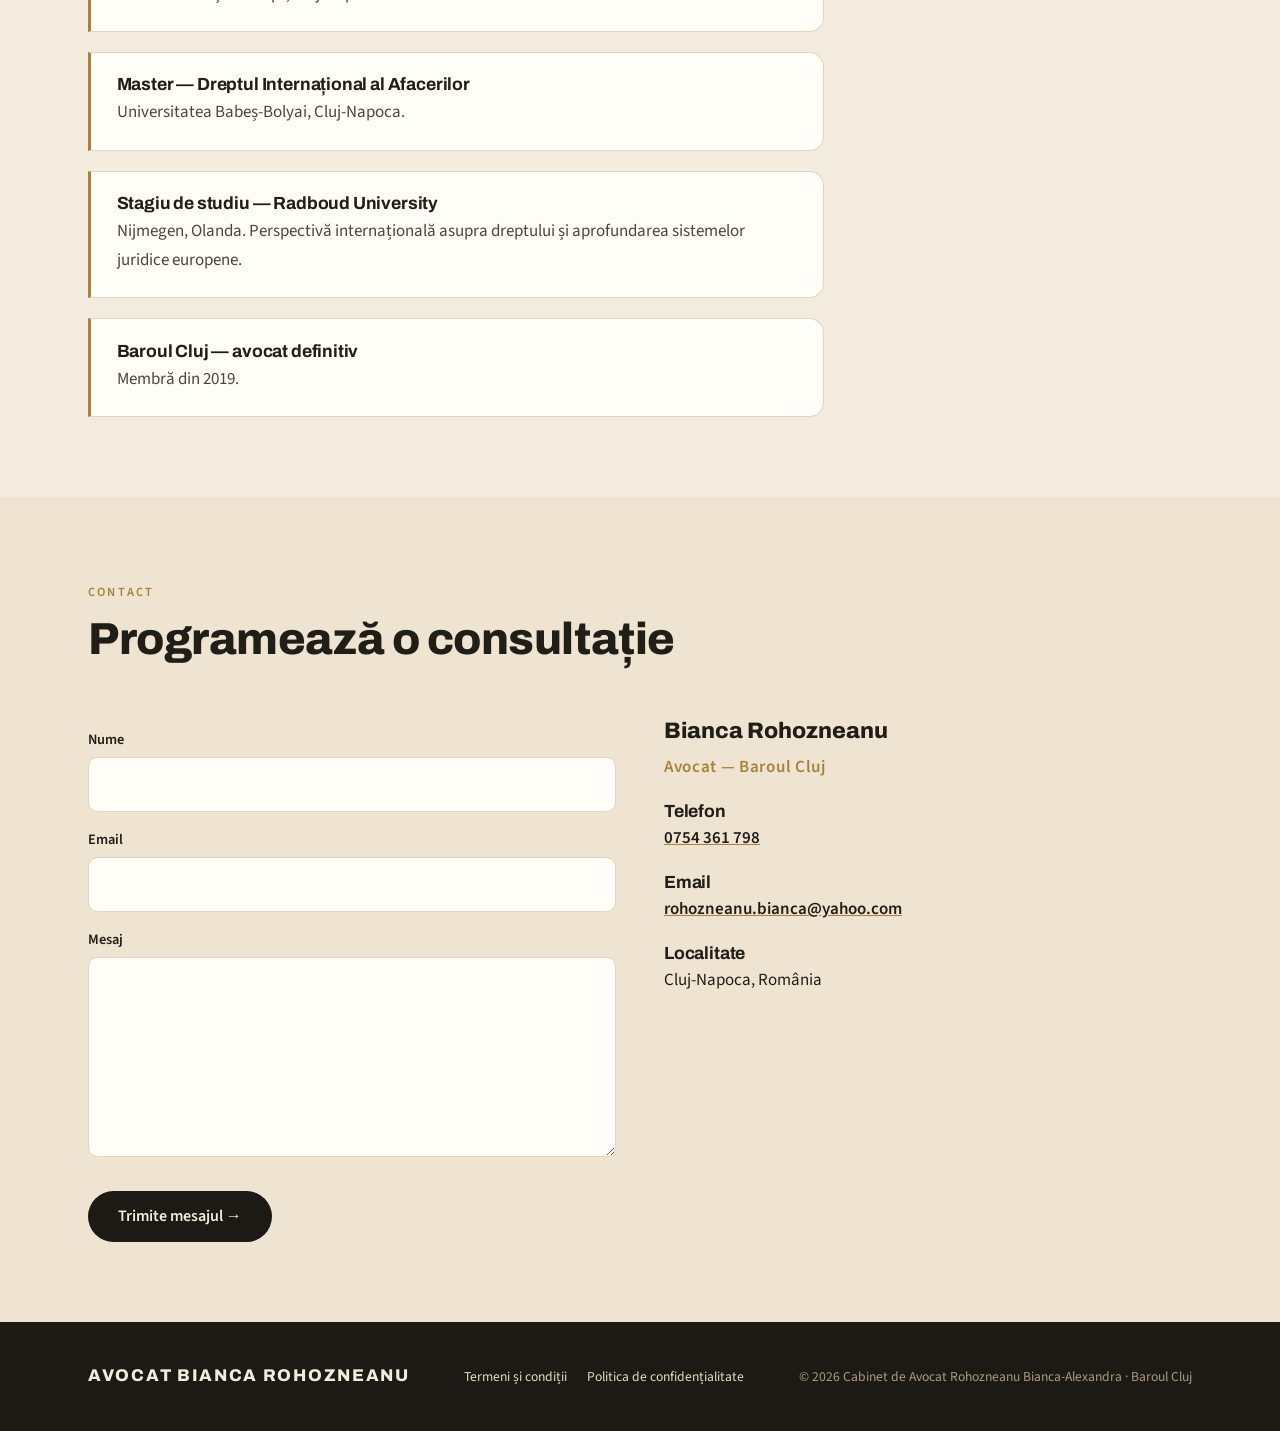
==== commit f38a8ebb: "legal: add terms & conditions page and footer links Co-Authored-By: Claude Fable 5 <noreply@anthropi" ====
--- a/index.html
+++ b/index.html
@@ -204,6 +204,7 @@
   <div class="wrap">
     <span class="foot-brand">Avocat Bianca Rohozneanu</span>
     <div class="foot-links">
+      <a href="/termeni.html">Termeni și condiții</a>
       <a href="/confidentialitate.html">Politica de confidențialitate</a>
     </div>
     <small>© 2026 Cabinet de Avocat Rohozneanu Bianca-Alexandra · Baroul Cluj</small>
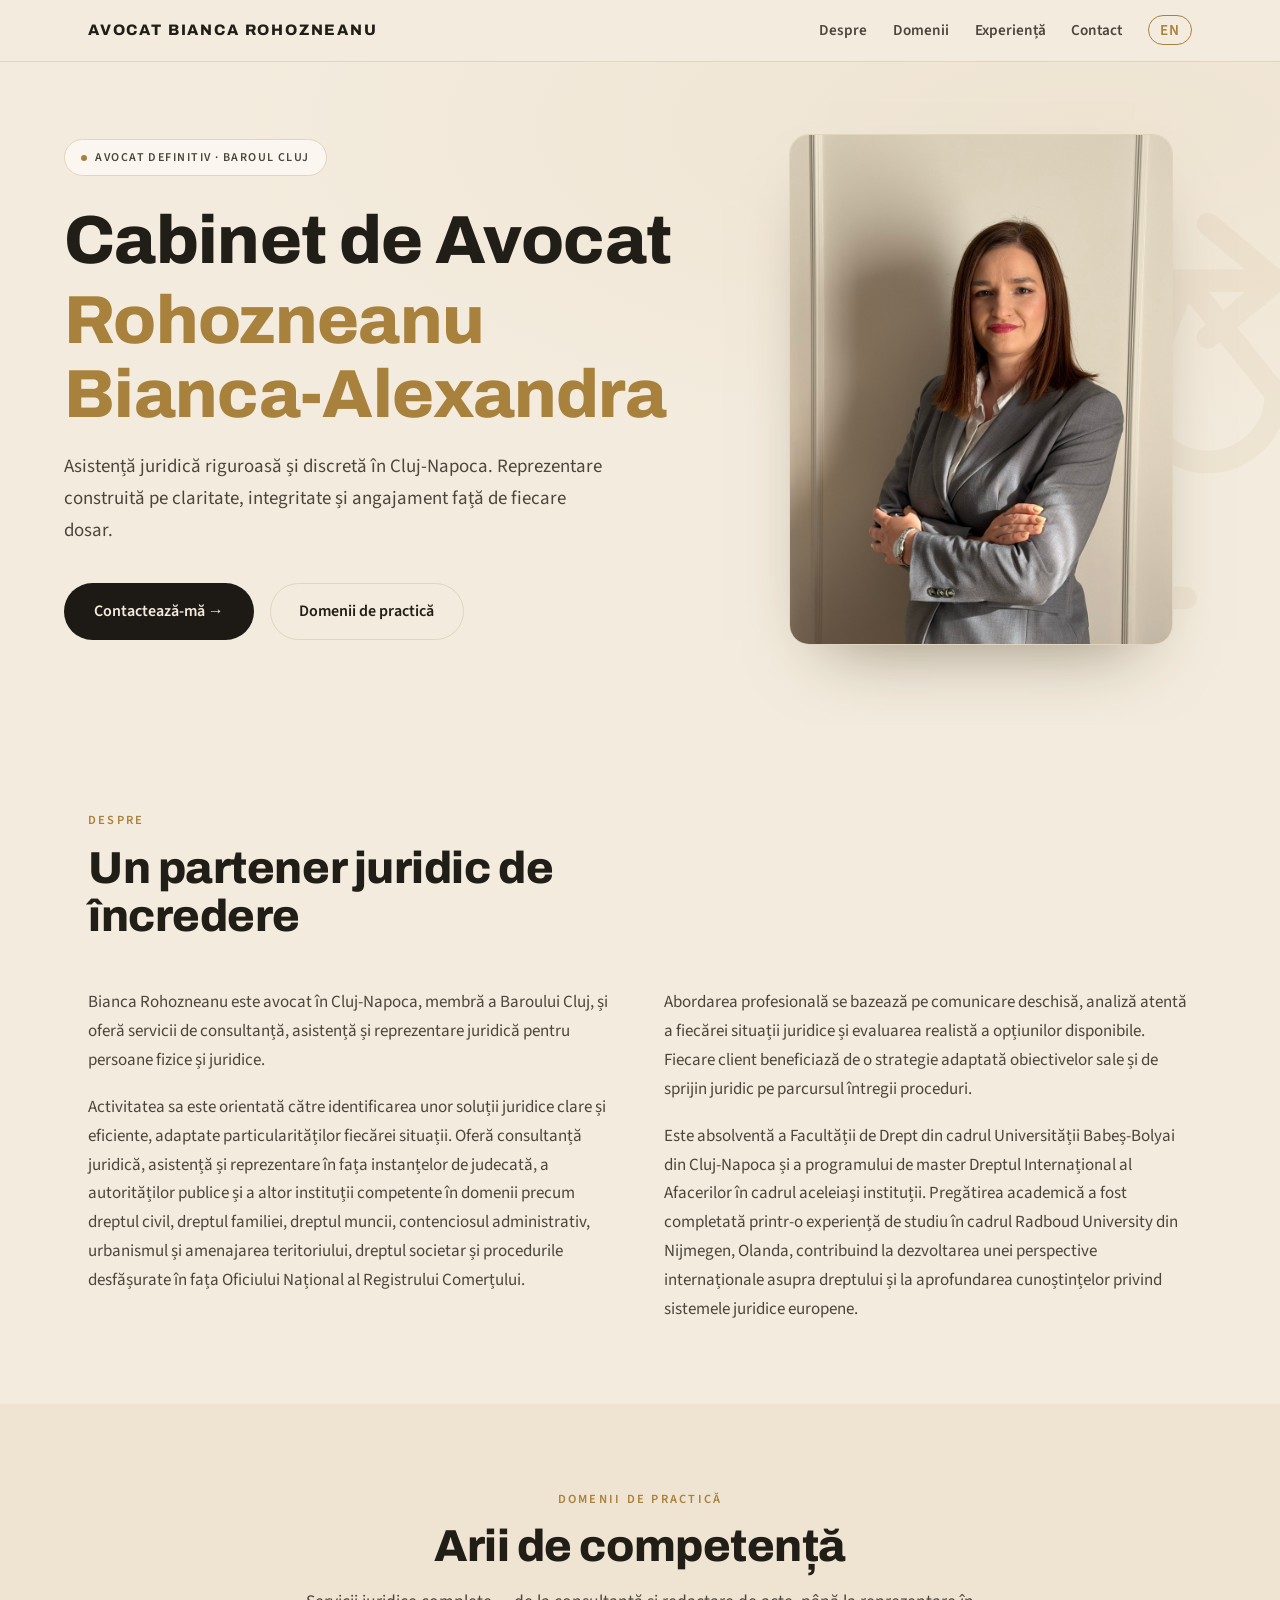
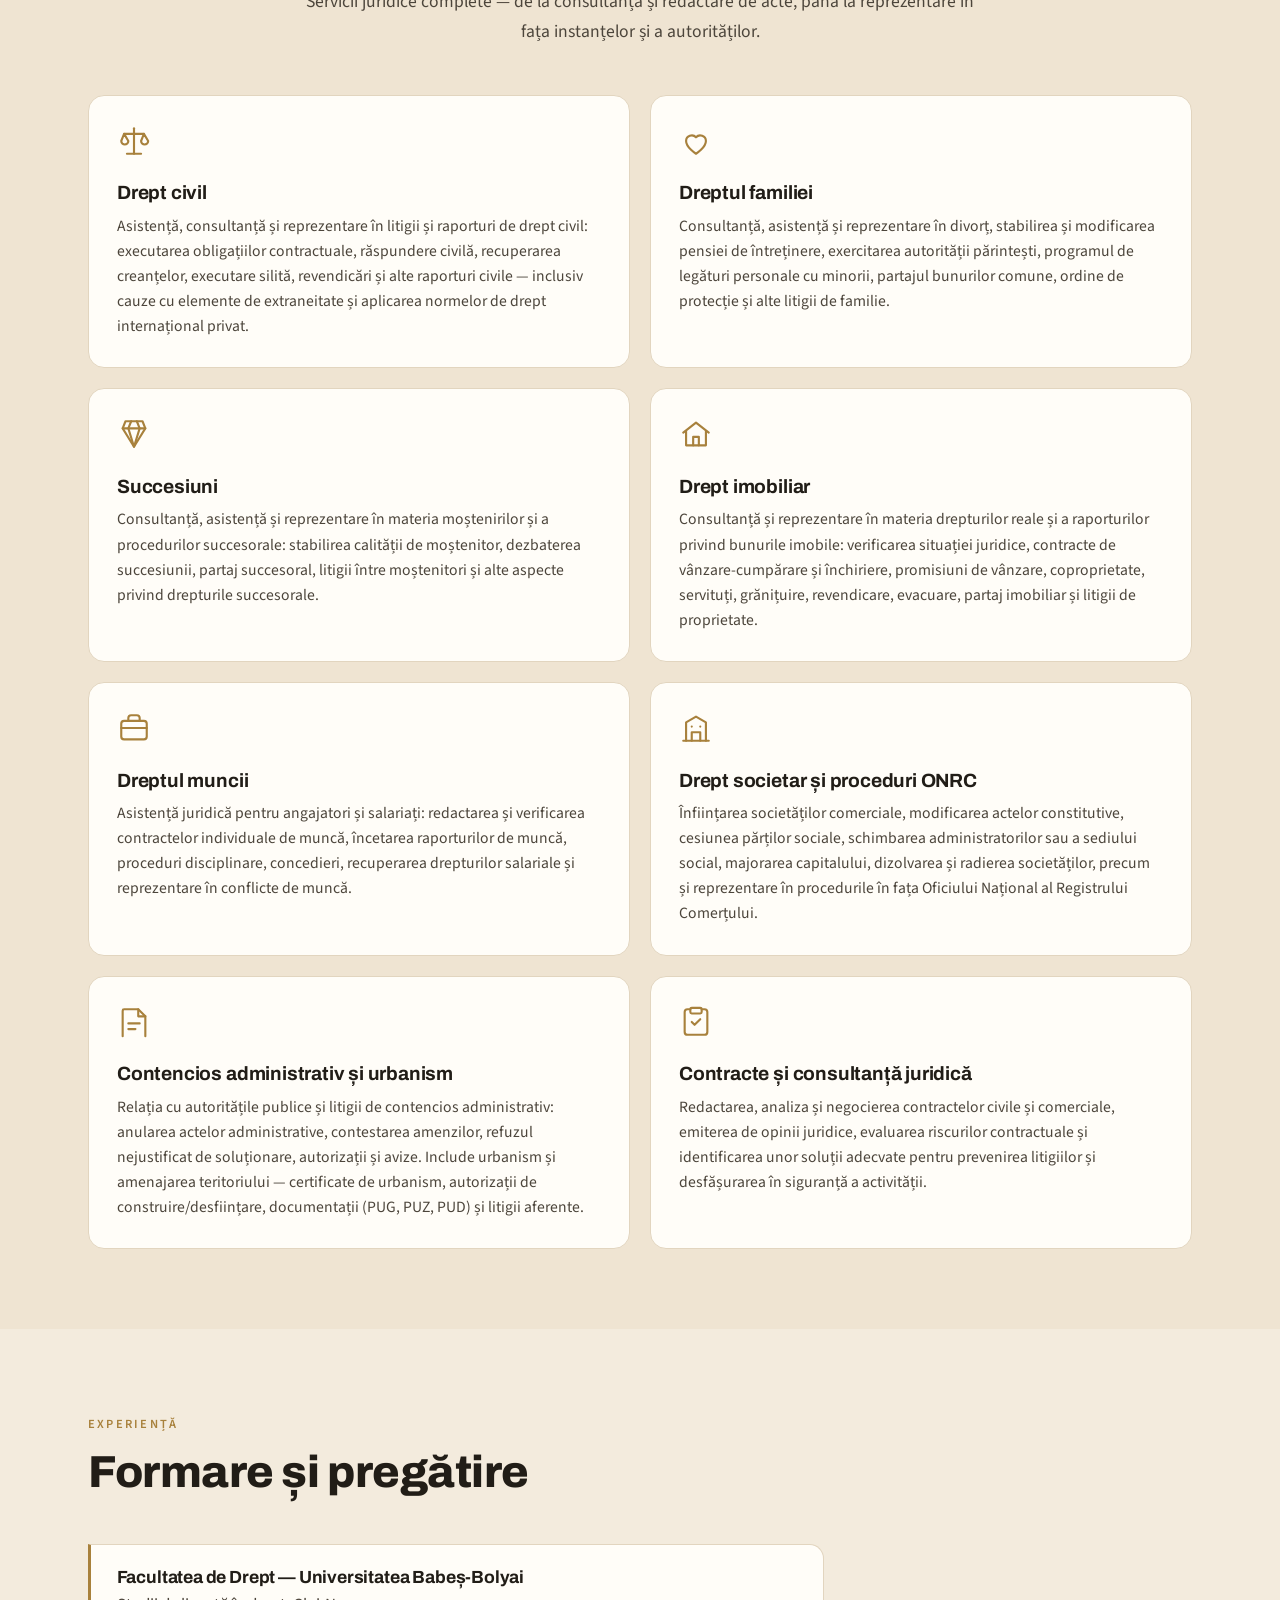
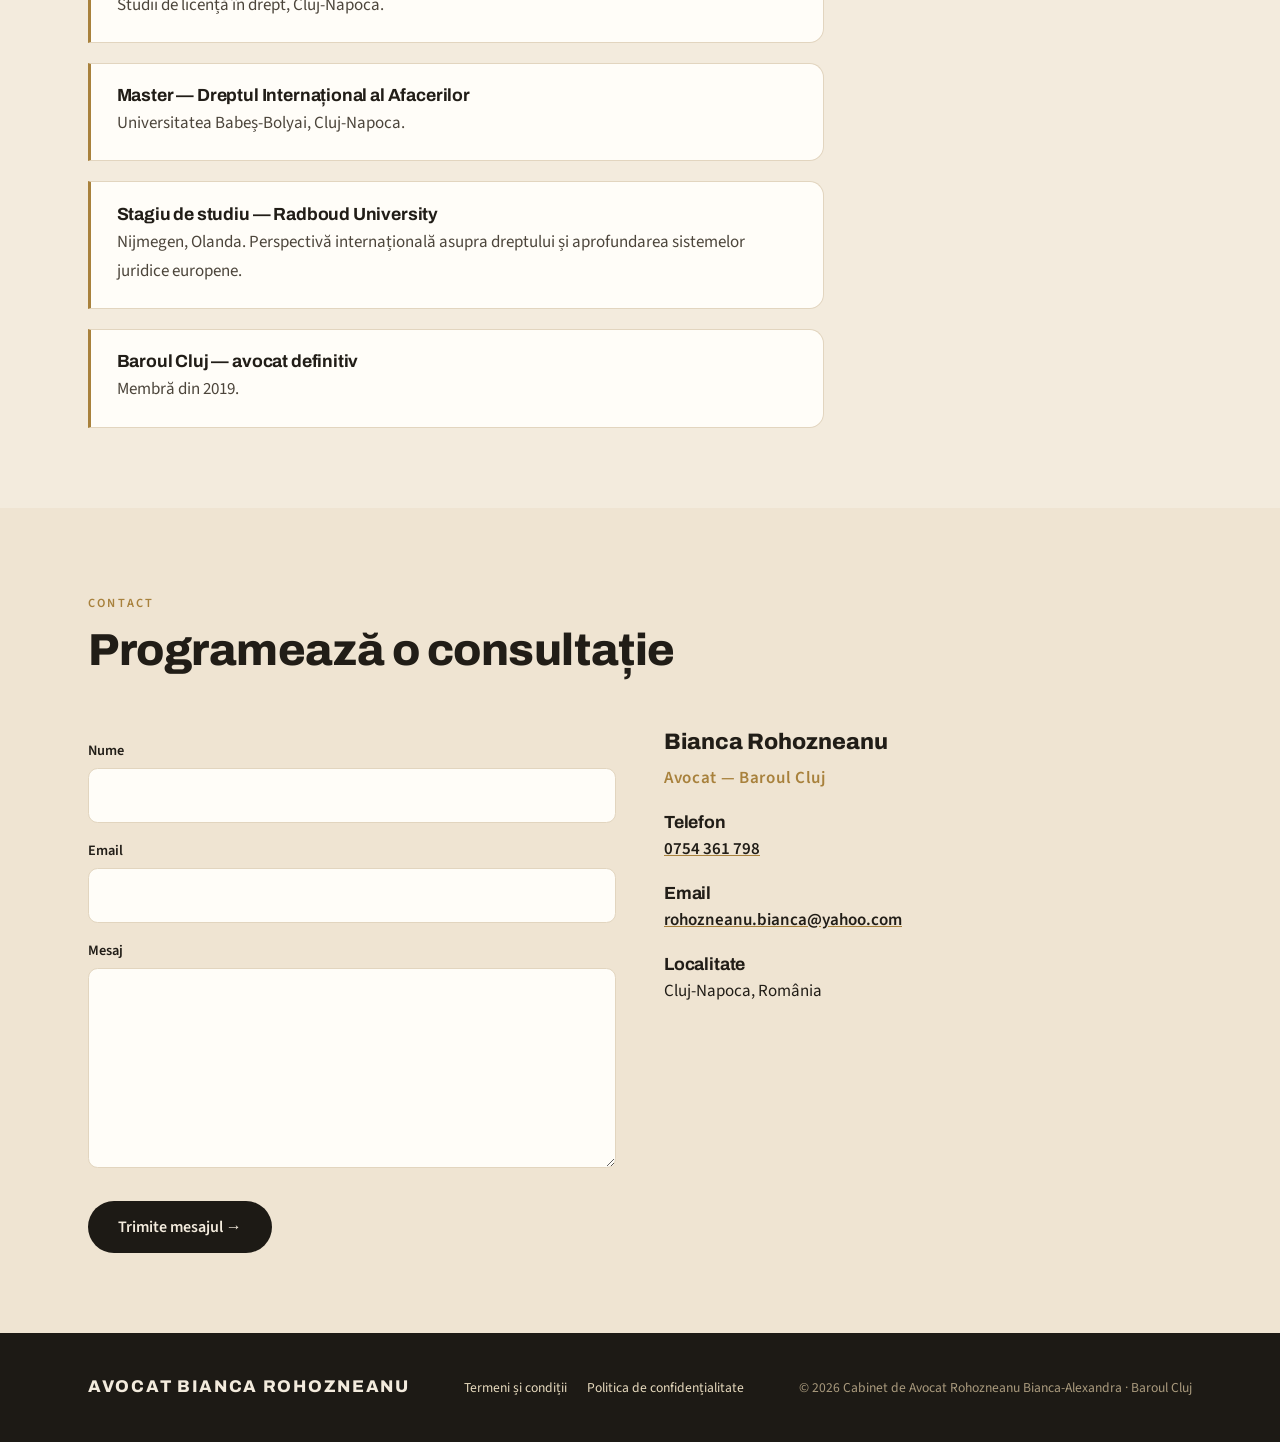
==== commit ca1c46ac: "content: add Bianca's professional photo to hero (replaces info card) Co-Authored-By: Claude Fable 5" ====
--- a/index.html
+++ b/index.html
@@ -5,9 +5,9 @@
   <meta name="viewport" content="width=device-width, initial-scale=1">
   <title>Cabinet de Avocat Rohozneanu Bianca-Alexandra — Cluj-Napoca</title>
   <meta name="description" content="Cabinet de avocatură în Cluj-Napoca. Asistență, consultanță și reprezentare juridică în drept civil, dreptul familiei, succesiuni, imobiliar, dreptul muncii, societar și contencios administrativ.">
-  <link rel="alternate" hreflang="ro" href="https://avocatbiancarohozneanu.netlify.app/">
-  <link rel="alternate" hreflang="en" href="https://avocatbiancarohozneanu.netlify.app/en/">
-  <link rel="alternate" hreflang="x-default" href="https://avocatbiancarohozneanu.netlify.app/">
+  <link rel="alternate" hreflang="ro" href="https://biancarohozneanu.ro/">
+  <link rel="alternate" hreflang="en" href="https://biancarohozneanu.ro/en/">
+  <link rel="alternate" hreflang="x-default" href="https://biancarohozneanu.ro/">
   <link rel="icon" href="/favicon.svg" type="image/svg+xml">
   <link rel="stylesheet" href="css/style.css">
 </head>
@@ -44,27 +44,9 @@
           <a class="btn btn-ghost" href="#domenii">Domenii de practică</a>
         </div>
       </div>
-      <aside class="hero-card" aria-label="Repere profesionale">
-        <h2>Repere</h2>
-        <dl>
-          <div>
-            <dt>Formare</dt>
-            <dd>Universitatea Babeș-Bolyai<span>Facultatea de Drept · Master Dreptul Internațional al Afacerilor</span></dd>
-          </div>
-          <div>
-            <dt>Experiență internațională</dt>
-            <dd>Radboud University<span>Nijmegen, Olanda — studiu în drept european</span></dd>
-          </div>
-          <div>
-            <dt>Limbi</dt>
-            <dd>Română · Engleză · Spaniolă</dd>
-          </div>
-          <div>
-            <dt>Localitate</dt>
-            <dd>Cluj-Napoca<span>Baroul Cluj</span></dd>
-          </div>
-        </dl>
-      </aside>
+      <div class="hero-photo-wrap">
+        <img class="hero-photo" src="img/bianca.jpg" alt="Avocat Bianca Rohozneanu, Cluj-Napoca" width="900" height="1200">
+      </div>
     </div>
   </section>
 
--- a/css/style.css
+++ b/css/style.css
@@ -236,33 +236,17 @@
 }
 .hero-actions { display: flex; flex-wrap: wrap; gap: 1rem; }
 
-/* Hero info card (replaces testimonials) */
-.hero-card {
-  background: var(--ivory);
-  border: 1px solid var(--line);
+/* Hero photo (replaces testimonials / info card) */
+.hero-photo-wrap { display: flex; justify-content: center; }
+.hero-photo {
+  width: 100%;
+  max-width: 24rem;
+  height: auto;
   border-radius: 1.25rem;
-  padding: 2rem;
-  box-shadow: 0 30px 60px -35px rgba(60, 45, 20, 0.45);
-}
-.hero-card h2 {
-  font-size: 0.8rem;
-  letter-spacing: 0.16em;
-  text-transform: uppercase;
-  color: var(--gold);
-  margin-bottom: 1.25rem;
-}
-.hero-card dl { display: grid; gap: 1.1rem; }
-.hero-card dt {
-  font-family: var(--sans);
-  font-weight: 600;
-  font-size: 0.75rem;
-  letter-spacing: 0.08em;
-  text-transform: uppercase;
-  color: var(--ink-soft);
-  margin-bottom: 0.15rem;
-}
-.hero-card dd { font-family: var(--display); font-weight: 700; font-size: 1.05rem; color: var(--ink); }
-.hero-card dd span { display: block; font-family: var(--sans); font-weight: 400; font-size: 0.95rem; color: var(--ink-soft); }
+  border: 1px solid var(--line);
+  box-shadow: 0 34px 70px -38px rgba(60, 45, 20, 0.55);
+  object-fit: cover;
+}
 
 /* ---- Sections ---- */
 .section { padding: 5rem 0; }
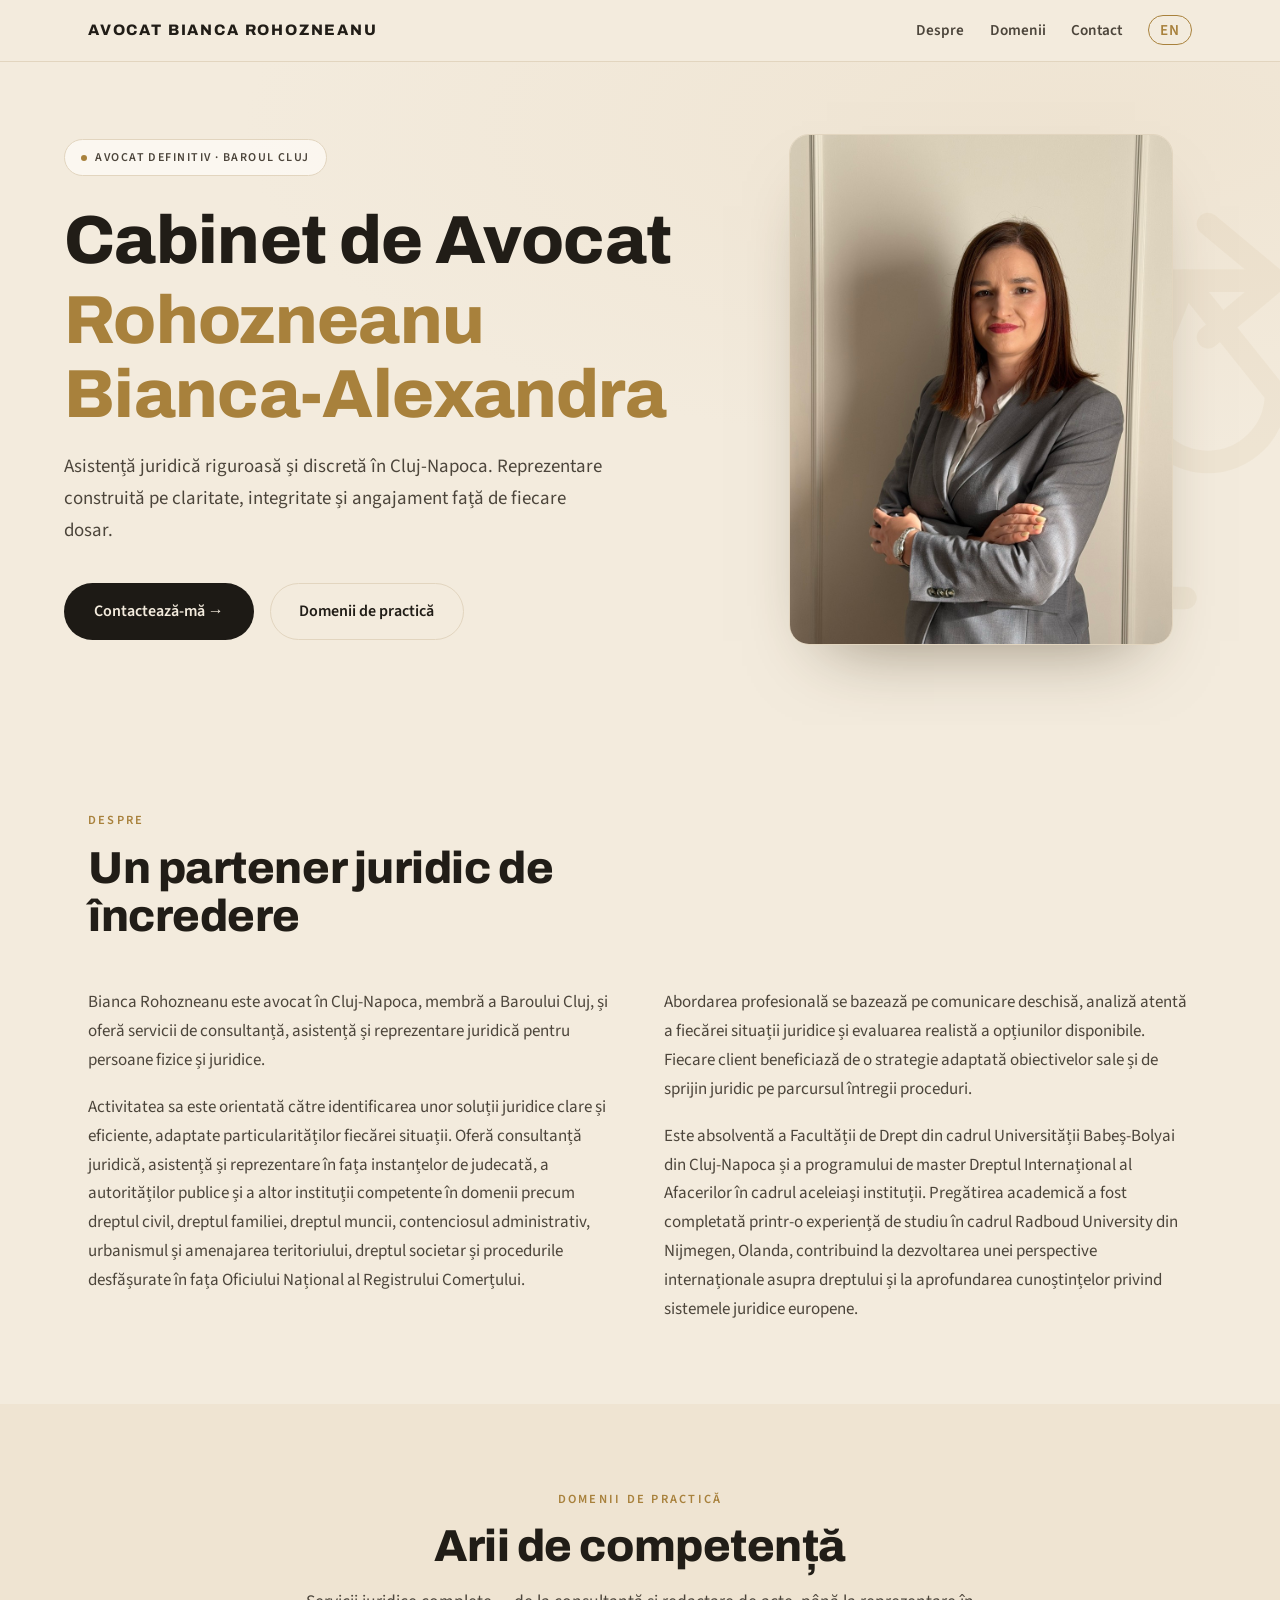
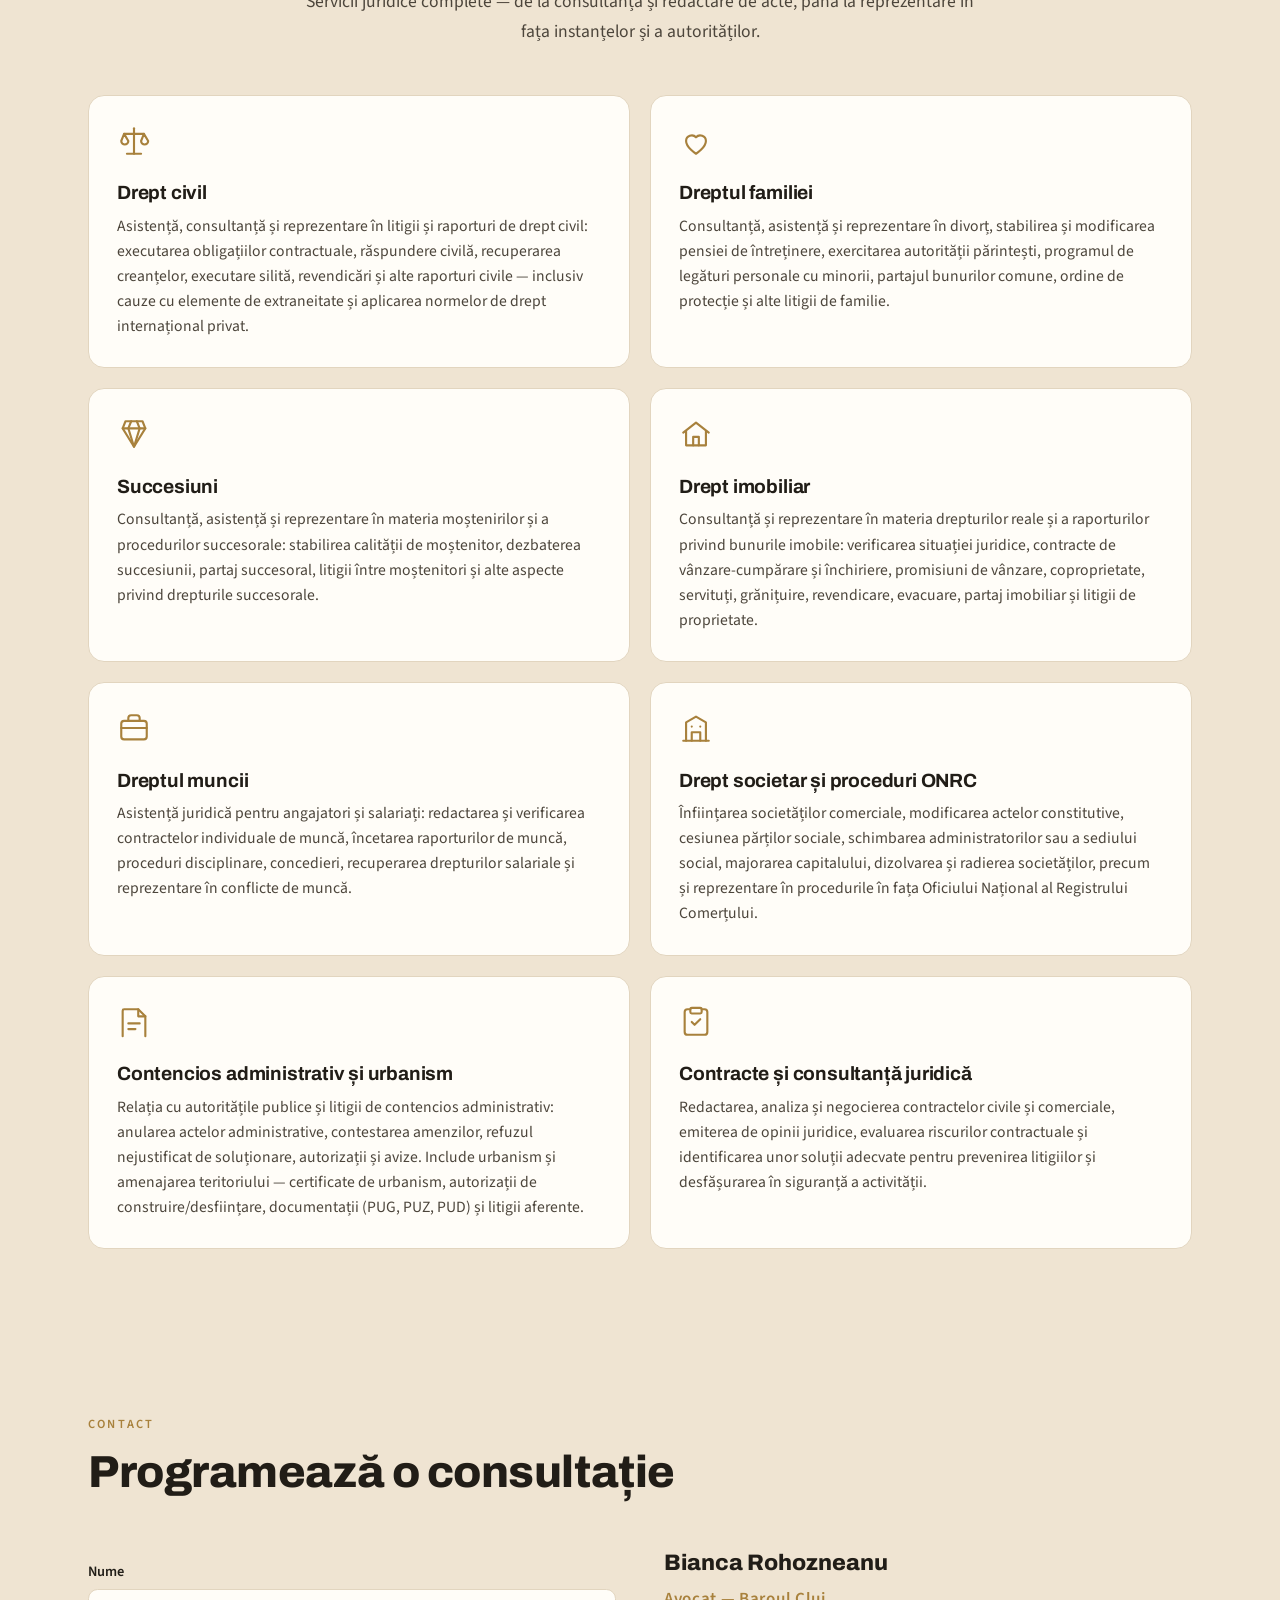
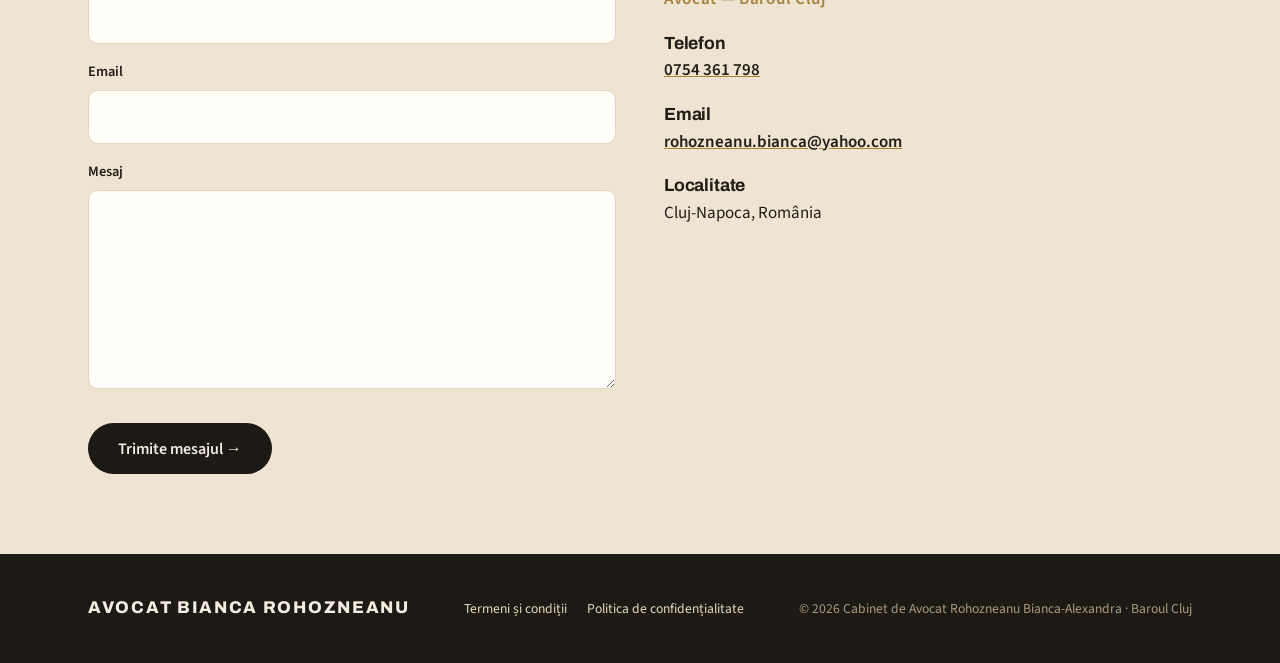
==== commit 2c2c53f1: "content: remove Experience (education) section and nav links Co-Authored-By: Claude Fable 5 <noreply" ====
--- a/index.html
+++ b/index.html
@@ -19,7 +19,6 @@
     <ul class="nav-links">
       <li><a href="#despre">Despre</a></li>
       <li><a href="#domenii">Domenii</a></li>
-      <li><a href="#experienta">Experiență</a></li>
       <li><a href="#contact">Contact</a></li>
       <li><a class="lang-switch" href="/en/" lang="en" hreflang="en">EN</a></li>
     </ul>
@@ -121,33 +120,6 @@
     </div>
   </section>
 
-  <section id="experienta" class="section">
-    <div class="wrap">
-      <div class="section-head">
-        <span class="eyebrow">Experiență</span>
-        <h2 class="section-title">Formare și pregătire</h2>
-      </div>
-      <div class="timeline">
-        <div class="tl-item">
-          <h3>Facultatea de Drept — Universitatea Babeș-Bolyai</h3>
-          <p>Studii de licență în drept, Cluj-Napoca.</p>
-        </div>
-        <div class="tl-item">
-          <h3>Master — Dreptul Internațional al Afacerilor</h3>
-          <p>Universitatea Babeș-Bolyai, Cluj-Napoca.</p>
-        </div>
-        <div class="tl-item">
-          <h3>Stagiu de studiu — Radboud University</h3>
-          <p>Nijmegen, Olanda. Perspectivă internațională asupra dreptului și aprofundarea sistemelor juridice europene.</p>
-        </div>
-        <div class="tl-item">
-          <h3>Baroul Cluj — avocat definitiv</h3>
-          <p>Membră din 2019.</p>
-        </div>
-      </div>
-    </div>
-  </section>
-
   <section id="contact" class="section section-alt">
     <div class="wrap">
       <div class="section-head">
--- a/css/style.css
+++ b/css/style.css
@@ -285,18 +285,6 @@
 .card h3 { font-family: var(--display); font-weight: 700; font-size: 1.2rem; margin-bottom: 0.6rem; }
 .card p { color: var(--ink-soft); font-size: 0.98rem; line-height: 1.6; }
 
-/* Experience / timeline */
-.timeline { display: grid; gap: 1.25rem; max-width: 46rem; }
-.tl-item {
-  background: var(--ivory);
-  border: 1px solid var(--line);
-  border-left: 3px solid var(--gold);
-  border-radius: 0 0.9rem 0.9rem 0;
-  padding: 1.4rem 1.6rem;
-}
-.tl-item h3 { font-family: var(--display); font-weight: 700; font-size: 1.1rem; margin-bottom: 0.25rem; }
-.tl-item p { color: var(--ink-soft); }
-
 /* Contact */
 .contact { display: grid; grid-template-columns: 1fr 1fr; gap: 3rem; align-items: start; }
 .contact-info h3 { font-family: var(--display); font-weight: 700; font-size: 1.1rem; margin: 1.25rem 0 0.2rem; }
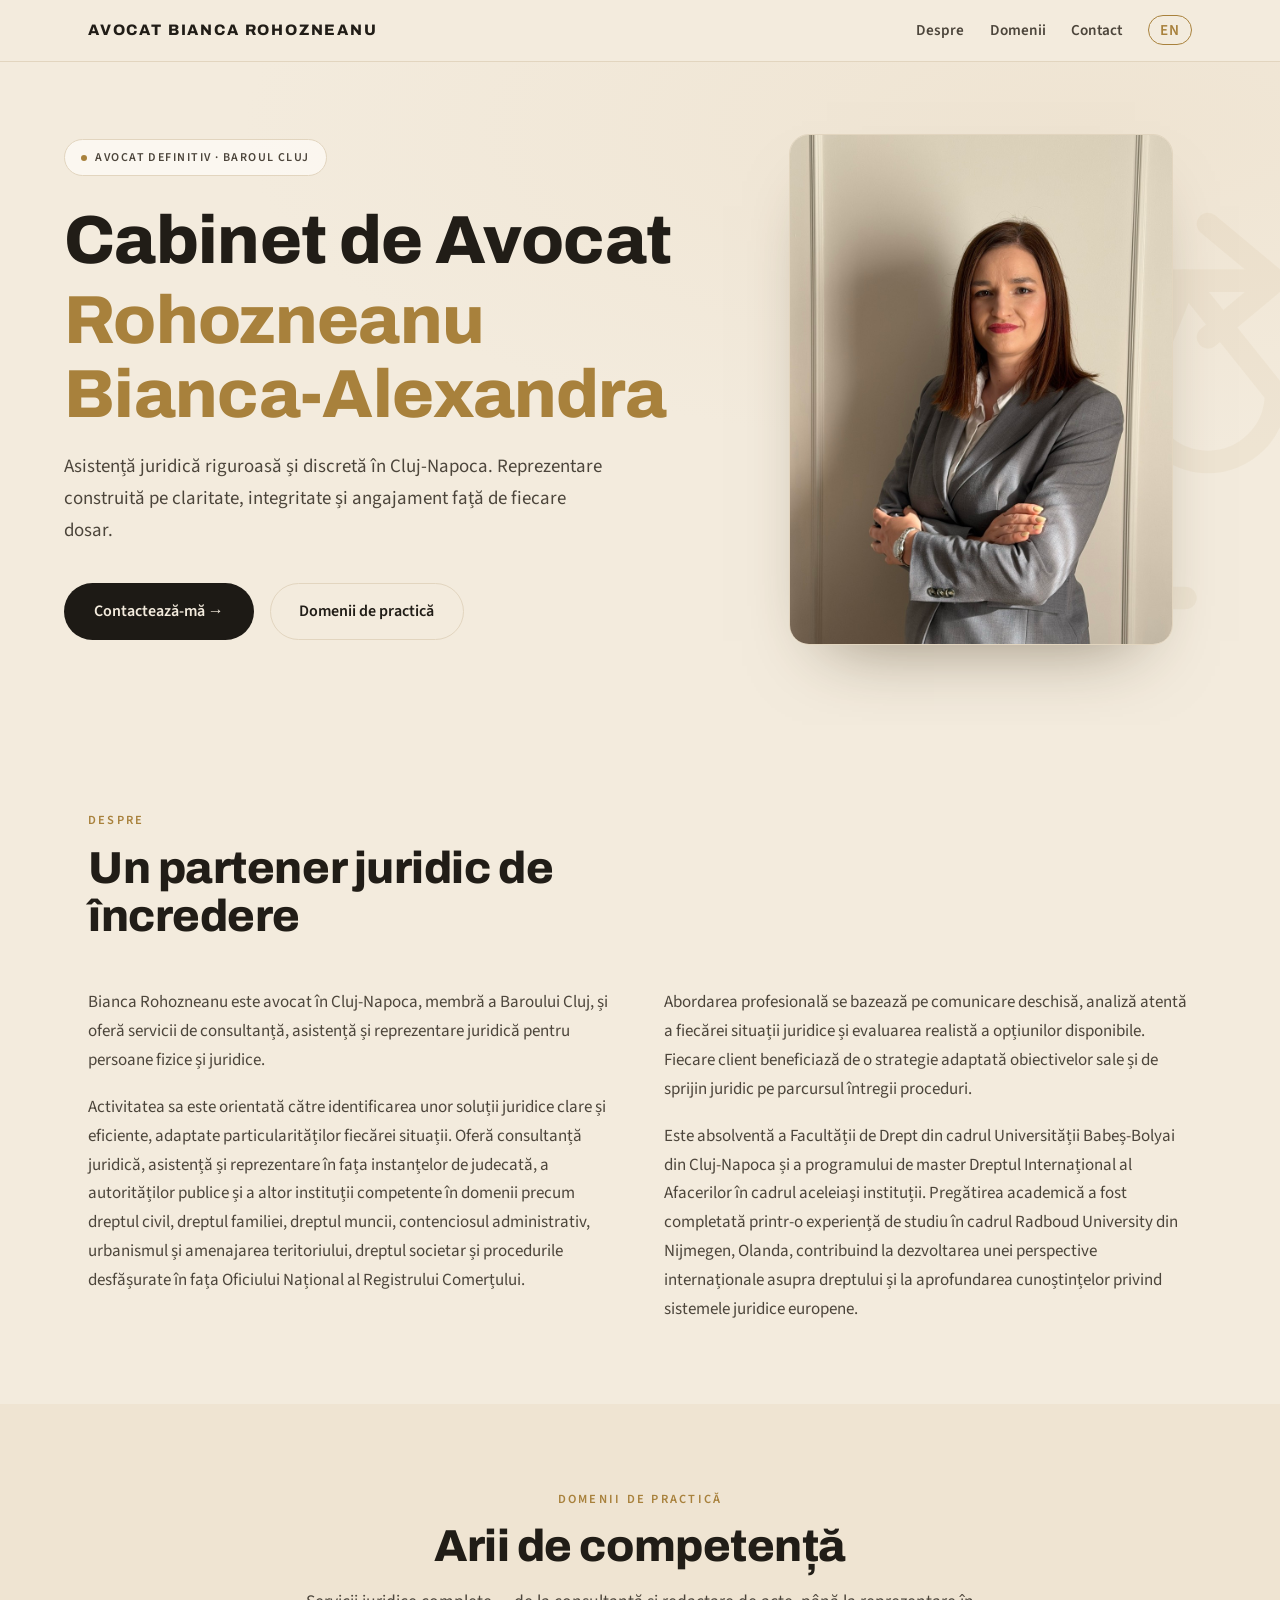
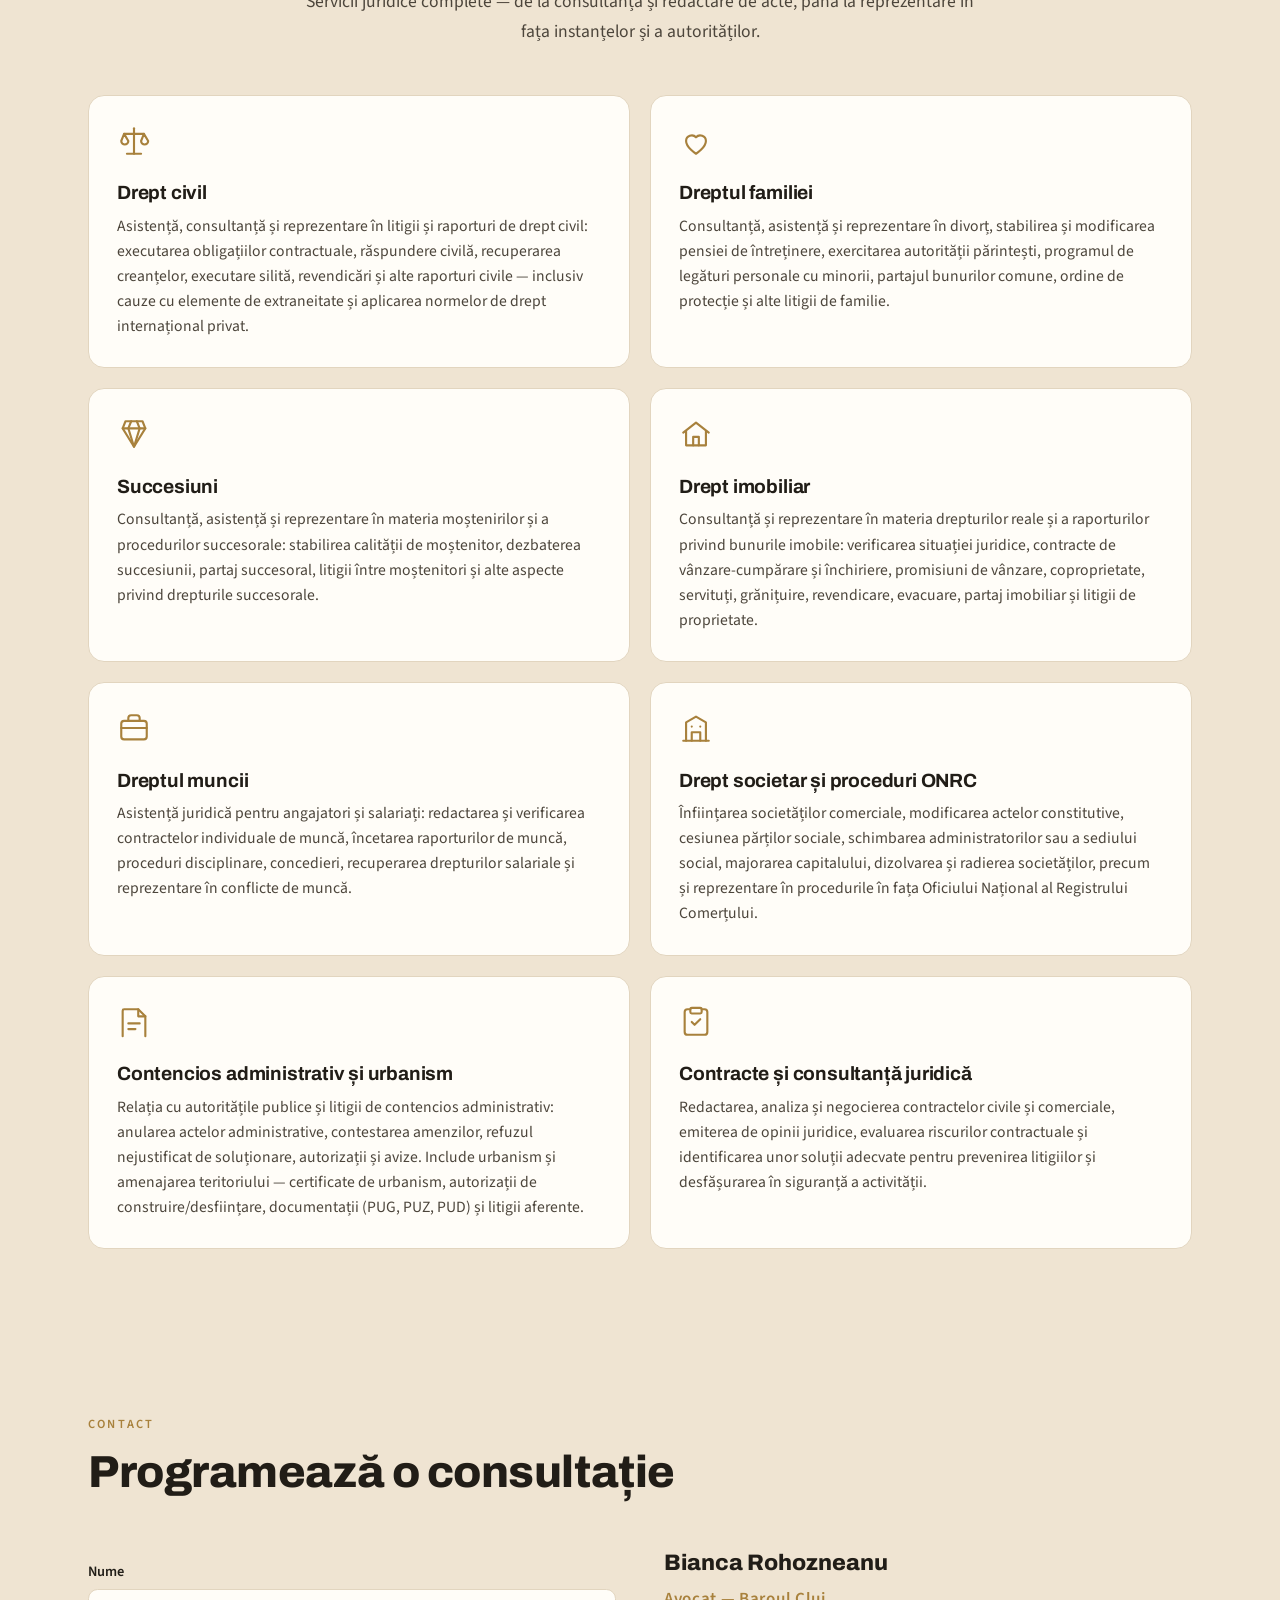
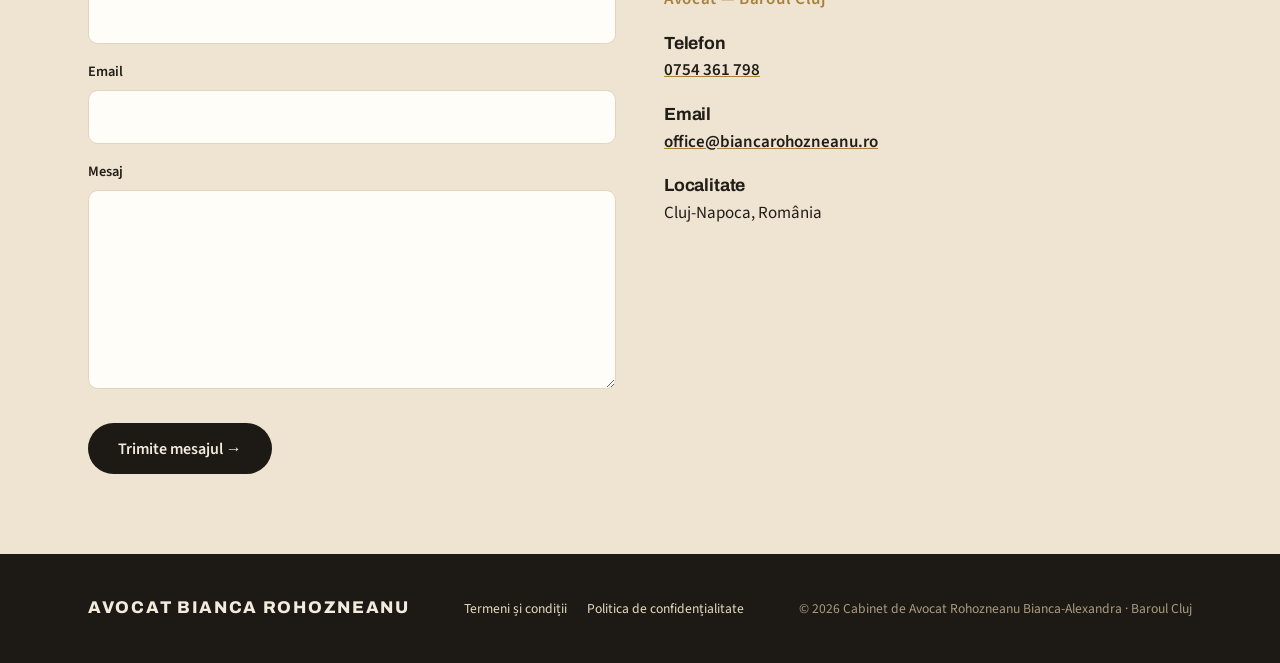
==== commit 59071f54: "content: switch displayed email to office@biancarohozneanu.ro Co-Authored-By: Claude Fable 5 <norepl" ====
--- a/index.html
+++ b/index.html
@@ -144,7 +144,7 @@
           <h3>Telefon</h3>
           <p><a href="tel:+40754361798">0754 361 798</a></p>
           <h3>Email</h3>
-          <p><a href="mailto:rohozneanu.bianca@yahoo.com">rohozneanu.bianca@yahoo.com</a></p>
+          <p><a href="mailto:office@biancarohozneanu.ro">office@biancarohozneanu.ro</a></p>
           <h3>Localitate</h3>
           <p>Cluj-Napoca, România</p>
         </div>
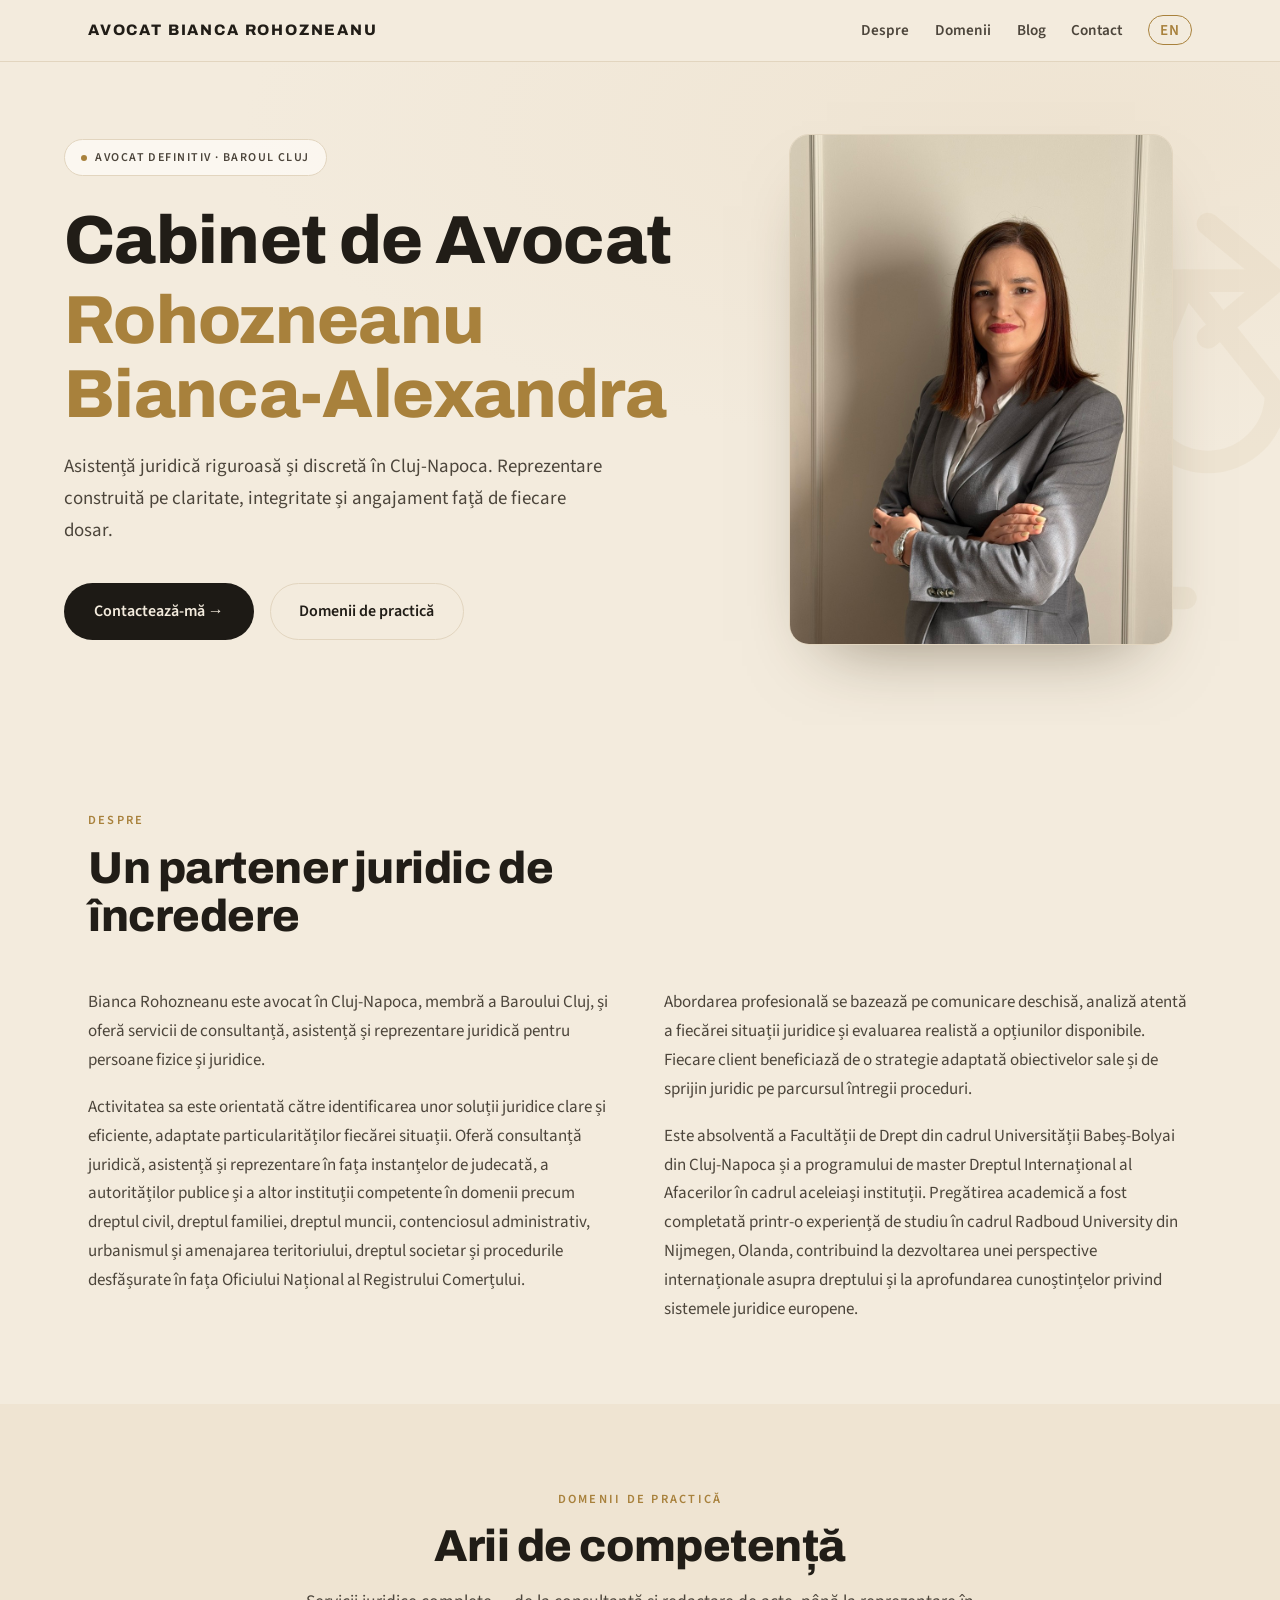
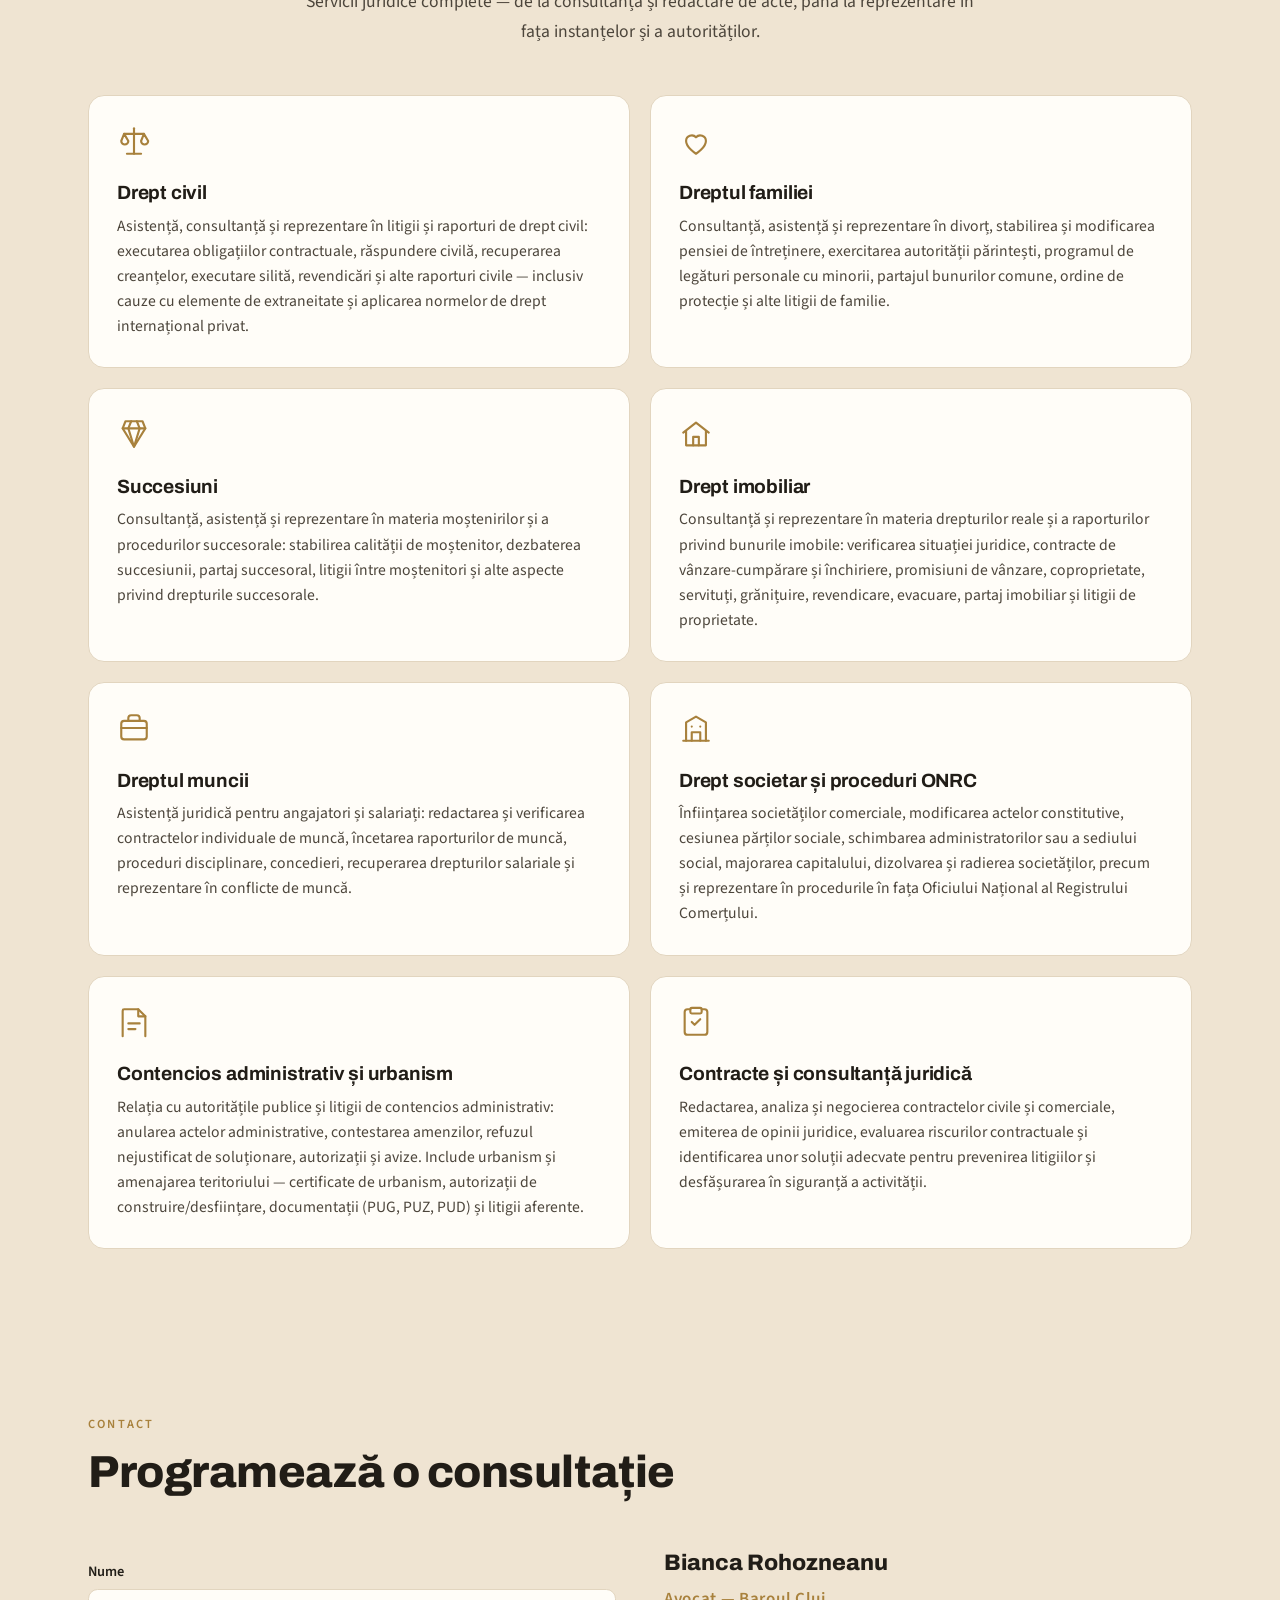
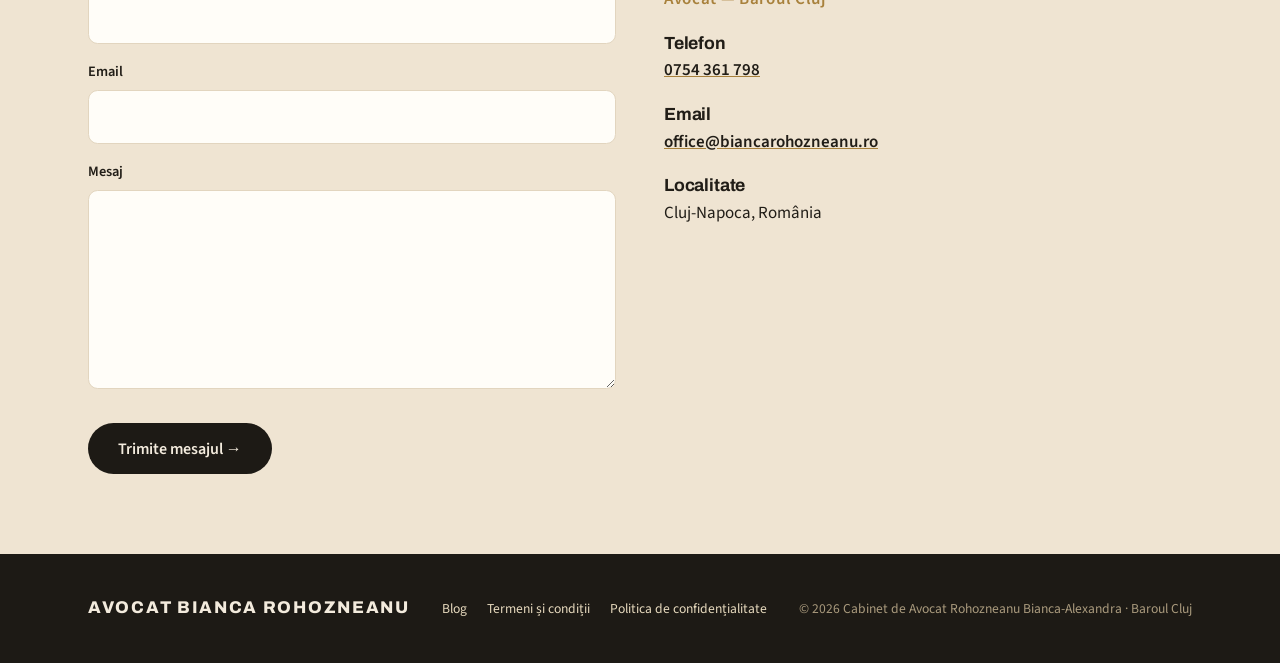
==== commit b03102a5: "feat: link blog from nav, footer and sitemap; document how to add an article Co-Authored-By: Claude " ====
--- a/index.html
+++ b/index.html
@@ -19,6 +19,7 @@
     <ul class="nav-links">
       <li><a href="#despre">Despre</a></li>
       <li><a href="#domenii">Domenii</a></li>
+      <li><a href="/blog/">Blog</a></li>
       <li><a href="#contact">Contact</a></li>
       <li><a class="lang-switch" href="/en/" lang="en" hreflang="en">EN</a></li>
     </ul>
@@ -158,6 +159,7 @@
   <div class="wrap">
     <span class="foot-brand">Avocat Bianca Rohozneanu</span>
     <div class="foot-links">
+      <a href="/blog/">Blog</a>
       <a href="/termeni.html">Termeni și condiții</a>
       <a href="/confidentialitate.html">Politica de confidențialitate</a>
     </div>
--- a/css/style.css
+++ b/css/style.css
@@ -344,6 +344,81 @@
 .site-footer .foot-links a { text-decoration: none; font-size: 0.85rem; }
 .site-footer .foot-links a:hover { color: var(--sand); }
 
+/* ---- Blog ---- */
+.nav-links a[aria-current="page"] {
+  color: var(--gold);
+  text-decoration: underline;
+  text-decoration-color: var(--gold);
+  text-underline-offset: 0.35em;
+}
+
+/* Listing */
+.post-list { list-style: none; display: grid; gap: 1.25rem; max-width: 48rem; }
+.post-card {
+  background: var(--ivory);
+  border: 1px solid var(--line);
+  border-radius: 1rem;
+  padding: 1.75rem;
+  transition: transform 0.15s ease, box-shadow 0.2s ease, border-color 0.2s ease;
+}
+.post-card:hover {
+  transform: translateY(-3px);
+  box-shadow: 0 24px 45px -30px rgba(60, 45, 20, 0.5);
+  border-color: var(--gold-light);
+}
+.post-card time {
+  display: block;
+  font-family: var(--sans);
+  font-weight: 600;
+  font-size: 0.78rem;
+  letter-spacing: 0.18em;
+  text-transform: uppercase;
+  color: var(--gold);
+  margin-bottom: 0.5rem;
+}
+.post-card h2 { font-size: 1.35rem; margin-bottom: 0.5rem; }
+.post-card h2 a { text-decoration: none; }
+.post-card h2 a:hover { color: var(--gold); }
+.post-card p { color: var(--ink-soft); line-height: 1.6; }
+
+/* Article */
+.post { max-width: 48rem; margin: 0 auto; padding: 4rem 0; }
+.post .eyebrow { display: block; margin-bottom: 0.75rem; }
+.post h1 { font-size: clamp(1.9rem, 4vw, 2.6rem); margin-bottom: 0.75rem; }
+.post-meta {
+  color: var(--ink-soft);
+  font-size: 0.95rem;
+  margin-bottom: 2.5rem;
+  padding-bottom: 1.5rem;
+  border-bottom: 1px solid var(--line);
+}
+.post-body p { color: var(--ink-soft); font-size: 1.08rem; line-height: 1.7; margin-bottom: 1rem; }
+.post-body h2 { font-size: 1.4rem; margin: 2.25rem 0 0.75rem; }
+.post-body ul { margin: 0 0 1.25rem 1.35rem; color: var(--ink-soft); font-size: 1.08rem; line-height: 1.7; }
+.post-body li { margin-bottom: 0.4rem; }
+.post-body a { color: var(--ink); font-weight: 600; }
+.post-cta {
+  display: flex;
+  flex-wrap: wrap;
+  align-items: center;
+  justify-content: space-between;
+  gap: 1rem;
+  background: var(--sand-2);
+  border: 1px solid var(--line);
+  border-radius: 1rem;
+  padding: 1.75rem;
+  margin-top: 3rem;
+}
+.post-cta p { font-family: var(--display); font-weight: 700; font-size: 1.15rem; }
+.post-disclaimer {
+  margin-top: 2rem;
+  padding-top: 1.25rem;
+  border-top: 1px solid var(--line);
+  color: var(--ink-soft);
+  font-size: 0.9rem;
+}
+.post .back { display: inline-block; margin-top: 2rem; }
+
 /* ---- Responsive ---- */
 @media (max-width: 60rem) {
   .hero-grid { grid-template-columns: 1fr; gap: 2.5rem; padding: 3.5rem 0 4rem; }
